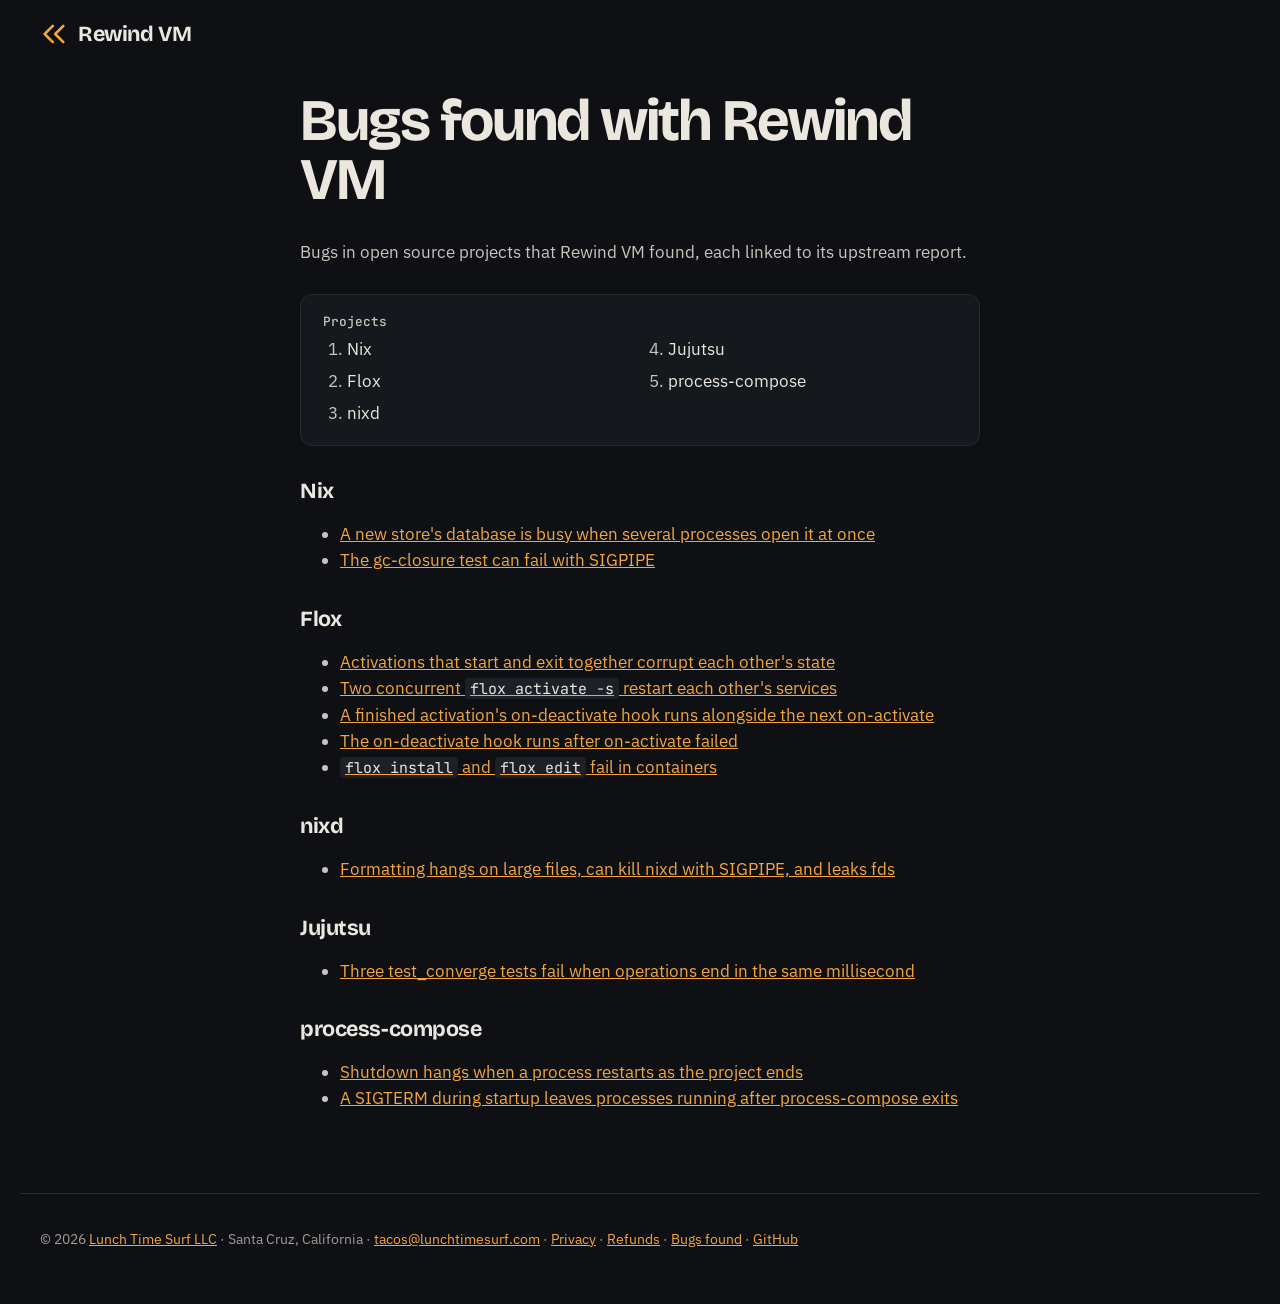
==== site/bugs.html @ b4fc60b1 "List the process-compose bugs on the bugs page Rewind's check found two shutdown races in process-co" ====
<!doctype html>
<html lang="en">
  <head>
    <title>Bugs found with Rewind VM</title>
    <meta charset="utf-8" />
    <meta name="viewport" content="width=device-width, initial-scale=1" />
    <meta
      name="description"
      content="Bugs in open source projects that Rewind VM found, each linked to its upstream report."
    />
    <link rel="canonical" href="https://rewindvm.dev/bugs.html" />
    <link rel="icon" href="img/mark.svg" type="image/svg+xml" />
    <link rel="preconnect" href="https://fonts.googleapis.com" />
    <link rel="preconnect" href="https://fonts.gstatic.com" crossorigin />
    <link
      href="https://fonts.googleapis.com/css2?family=Bricolage+Grotesque:opsz,wght@12..96,500;12..96,700&family=IBM+Plex+Sans:wght@400;500;600&family=JetBrains+Mono:wght@400;600&display=swap"
      rel="stylesheet"
    />
    <link rel="stylesheet" href="style.css" />
    <!-- Google Analytics, with consent defaults set before gtag.js runs. -->
    <script src="analytics.js"></script>
    <script async src="https://www.googletagmanager.com/gtag/js?id=G-L0515BFLG0"></script>
  </head>
  <body>
    <header class="wrap nav">
      <a class="brand" href="./">
        <svg viewBox="0 0 24 24" aria-hidden="true">
          <path d="M11 19l-7-7 7-7" />
          <path d="M20 19l-7-7 7-7" />
        </svg>
        <span>Rewind VM</span>
      </a>
    </header>
    <main class="wrap prose">
      <h1>Bugs found with Rewind VM</h1>
      <p>Bugs in open source projects that Rewind VM found, each linked to its upstream report.</p>

      <nav class="toc" aria-label="Projects">
        <p class="toc-head">Projects</p>
        <ol>
          <li><a href="#nix">Nix</a></li>
          <li><a href="#flox">Flox</a></li>
          <li><a href="#nixd">nixd</a></li>
          <li><a href="#jj">Jujutsu</a></li>
          <li><a href="#process-compose">process-compose</a></li>
        </ol>
      </nav>

      <h2 id="nix">Nix</h2>
      <ul>
        <li>
          <a href="https://github.com/NixOS/nix/issues/15987"
            >A new store's database is busy when several processes open it at once</a
          >
        </li>
        <li>
          <a href="https://github.com/NixOS/nix/issues/16546"
            >The gc-closure test can fail with SIGPIPE</a
          >
        </li>
      </ul>

      <h2 id="flox">Flox</h2>
      <ul>
        <li>
          <a href="https://github.com/flox/flox/issues/4777"
            >Activations that start and exit together corrupt each other's state</a
          >
        </li>
        <li>
          <a href="https://github.com/flox/flox/issues/4791"
            >Two concurrent <code>flox activate -s</code> restart each other's services</a
          >
        </li>
        <li>
          <a href="https://github.com/flox/flox/issues/4781"
            >A finished activation's on-deactivate hook runs alongside the next on-activate</a
          >
        </li>
        <li>
          <a href="https://github.com/flox/flox/issues/4779"
            >The on-deactivate hook runs after on-activate failed</a
          >
        </li>
        <li>
          <a href="https://github.com/flox/flox/issues/1065"
            ><code>flox install</code> and <code>flox edit</code> fail in containers</a
          >
        </li>
      </ul>

      <h2 id="nixd">nixd</h2>
      <ul>
        <li>
          <a href="https://github.com/nix-community/nixd/issues/899"
            >Formatting hangs on large files, can kill nixd with SIGPIPE, and leaks fds</a
          >
        </li>
      </ul>

      <h2 id="jj">Jujutsu</h2>
      <ul>
        <li>
          <a href="https://github.com/jj-vcs/jj/issues/10306"
            >Three test_converge tests fail when operations end in the same millisecond</a
          >
        </li>
      </ul>

      <h2 id="process-compose">process-compose</h2>
      <ul>
        <li>
          <a href="https://github.com/F1bonacc1/process-compose/pull/570"
            >Shutdown hangs when a process restarts as the project ends</a
          >
        </li>
        <li>
          <a href="https://github.com/F1bonacc1/process-compose/pull/571"
            >A SIGTERM during startup leaves processes running after process-compose exits</a
          >
        </li>
      </ul>
    </main>
    <footer class="wrap footer">
      <p>
        &copy; 2026 <a href="https://lunchtimesurf.com/">Lunch Time Surf LLC</a> &middot; Santa
        Cruz, California &middot;
        <a href="mailto:tacos@lunchtimesurf.com">tacos@lunchtimesurf.com</a> &middot;
        <a href="privacy.html">Privacy</a> &middot; <a href="refunds.html">Refunds</a> &middot;
        <a href="bugs.html">Bugs found</a> &middot;
        <a href="https://github.com/fzakaria/rewindvm">GitHub</a>
      </p>
    </footer>
  </body>
</html>
---- site/style.css ----
/* Brand palette, taken from the scrubber in the desktop app's design. */
:root {
  --bg: #0e1013;
  --panel: #15181d;
  --panel-2: #121418;
  --raised: #171a1f;
  --line: #262a31;
  --line-2: #2f343c;
  --text: #ebe7df;
  --soft: #c9c5bd;
  --muted: #a19d95;
  --faint: #5f6571;
  /* The playhead and anything you can act on. */
  --amber: #f2a541;
  --amber-hi: #ffc978;
  --amber-ink: #1a1206;
  /* The first step where two runs differ. */
  --blue: #7fb2ff;
  --blue-soft: #a9cbff;
  /* The failure. */
  --red: #ff7a6b;
  --red-soft: #ff9a8e;
  --display: "Bricolage Grotesque", "Helvetica Neue", Arial, sans-serif;
  --body: "IBM Plex Sans", system-ui, "Helvetica Neue", Arial, sans-serif;
  /* Only for the "Try me" note on the scrubber. */
  --hand: "Caveat", "Comic Sans MS", cursive;
  --mono: "JetBrains Mono", ui-monospace, "SFMono-Regular", Menlo, monospace;
  color-scheme: dark;
}

* {
  box-sizing: border-box;
}

/* No programming ligatures: transcripts and code show "->" and "--" as typed. */
code,
pre,
.demo {
  font-variant-ligatures: none;
}

body {
  margin: 0;
  background: var(--bg);
  color: var(--text);
  font: 17px/1.55 var(--body);
}

a {
  color: var(--amber);
}
a:hover {
  color: var(--amber-hi);
}

img {
  max-width: 100%;
  display: block;
}

code {
  font-family: var(--mono);
  font-size: 0.88em;
  color: var(--text);
  background: #1d2127;
  padding: 1px 5px;
  border-radius: 4px;
}

h1,
h2,
h3 {
  font-family: var(--display);
  font-weight: 700;
  line-height: 1.1;
  letter-spacing: -0.02em;
  margin: 0 0 0.5em;
}
h1 {
  font-size: clamp(2.3rem, 4.6vw, 3.7rem);
  letter-spacing: -0.035em;
  line-height: 1;
}
h2 {
  font-size: clamp(1.7rem, 3.2vw, 2.5rem);
}
h3 {
  font-size: 1.15rem;
  letter-spacing: -0.01em;
}

.wrap {
  max-width: 1240px;
  margin: 0 auto;
  padding-inline: 20px;
}

section {
  padding-block: 72px;
}

/* Visible to screen readers only. */
.sr-only {
  position: absolute;
  width: 1px;
  height: 1px;
  overflow: hidden;
  clip: rect(0 0 0 0);
  white-space: nowrap;
}

/* Header */
.nav {
  position: relative;
  display: flex;
  align-items: center;
  justify-content: space-between;
  gap: 16px;
  padding-block: 20px;
}
.brand {
  display: flex;
  align-items: center;
  gap: 10px;
  color: var(--text);
  text-decoration: none;
  font: 700 1.35rem var(--display);
  letter-spacing: -0.02em;
}
.brand:hover {
  color: var(--text);
}
/* The mark: two chevrons pointing back, drawn in the accent. */
.brand svg,
.demo-brand svg {
  width: 28px;
  height: 28px;
  fill: none;
  stroke: var(--amber);
  stroke-width: 2.2;
  stroke-linecap: round;
  stroke-linejoin: round;
}
.nav-links {
  display: flex;
  align-items: center;
  gap: 22px;
}
.nav-links a:not(.btn) {
  color: var(--soft);
  text-decoration: none;
  font-size: 0.95rem;
}
.nav-links a:not(.btn):hover {
  color: var(--text);
}

/* The phone menu: the header's links behind a button, shown only when
   they no longer fit beside the brand. */
.nav-menu {
  display: none;
}
.nav-menu summary {
  display: flex;
  align-items: center;
  gap: 6px;
  padding: 8px 14px;
  border: 1px solid var(--line-2);
  border-radius: 8px;
  color: var(--text);
  font-weight: 600;
  font-size: 0.95rem;
  list-style: none;
  cursor: pointer;
}
.nav-menu summary::-webkit-details-marker {
  display: none;
}
.nav-menu summary svg {
  width: 16px;
  height: 16px;
  fill: none;
  stroke: currentColor;
  stroke-width: 2;
  stroke-linecap: round;
  stroke-linejoin: round;
  transition: transform 0.15s ease;
}
.nav-menu[open] summary svg {
  transform: rotate(180deg);
}
.nav-menu-links {
  position: absolute;
  inset-inline: 16px;
  top: calc(100% - 8px);
  z-index: 20;
  display: flex;
  flex-direction: column;
  padding: 8px;
  background: var(--panel);
  border: 1px solid var(--line-2);
  border-radius: 12px;
  box-shadow: 0 16px 40px rgba(0, 0, 0, 0.45);
}
.nav-menu-links a:not(.btn) {
  padding: 12px;
  border-radius: 8px;
  color: var(--soft);
  text-decoration: none;
}
.nav-menu-links a:not(.btn):hover {
  background: #1c2026;
  color: var(--text);
}
.nav-menu-links .btn {
  margin: 8px 4px 4px;
  text-align: center;
}

/* Buttons */
.btn {
  display: inline-block;
  background: var(--amber);
  color: var(--amber-ink);
  font-weight: 600;
  text-decoration: none;
  padding: 13px 22px;
  border-radius: 8px;
}
.btn:hover {
  background: var(--amber-hi);
  color: var(--amber-ink);
}
.btn:focus-visible,
button:focus-visible,
input:focus-visible,
a:focus-visible {
  outline: 2px solid var(--amber);
  outline-offset: 3px;
}
.btn.small {
  padding: 8px 14px;
  font-size: 0.9rem;
}
.btn.ghost {
  background: transparent;
  color: var(--text);
  border: 1px solid #3a3f48;
}
.btn.ghost:hover {
  border-color: var(--amber);
  color: var(--text);
}

/* Hero: the copy on the left, the scrubber on the right. */
.hero {
  display: grid;
  grid-template-columns: minmax(0, 0.8fr) minmax(0, 1.25fr);
  gap: 48px;
  align-items: start;
  padding-top: 40px;
}
.hero-copy {
  padding-top: 24px;
}
.eyebrow {
  color: var(--amber);
  font: 500 0.85rem var(--mono);
  letter-spacing: 0.04em;
  margin: 0 0 14px;
}
.lede {
  color: var(--soft);
  font-size: 1.15rem;
  max-width: 36em;
}
.cta-row {
  display: flex;
  align-items: center;
  gap: 16px;
  flex-wrap: wrap;
  margin-top: 28px;
}
.soon {
  font: 0.85rem var(--mono);
  color: var(--muted);
  border: 1px solid #2c3139;
  border-radius: 999px;
  padding: 4px 10px;
}
.fine {
  color: var(--muted);
  font-size: 0.95rem;
  margin-top: 22px;
  max-width: 34em;
}
.hero-demo {
  margin: 0;
}
/* "Try me" above the scrubber: a handwritten note with an arrow down into
   the demo. It takes its own row so it never covers a control, and keeps
   that row after it fades so the demo does not jump. */
.try-me {
  display: flex;
  align-items: flex-end;
  gap: 4px;
  margin: 0 0 -6px 28px;
  color: var(--amber);
  font: 600 1.45rem/1 var(--hand);
  transition: opacity 0.5s ease;
}
.try-me span {
  padding-bottom: 14px;
}
.try-me svg {
  width: 56px;
  height: 40px;
  flex-shrink: 0;
  fill: none;
  stroke: var(--amber);
  stroke-width: 2.6;
  stroke-linecap: round;
  stroke-linejoin: round;
  animation: nudge 1.8s ease-in-out infinite;
}
.try-me.gone {
  opacity: 0;
  visibility: hidden;
  transition:
    opacity 0.5s ease,
    visibility 0s linear 0.5s;
}
@keyframes nudge {
  0%,
  100% {
    transform: translate(0, 0);
  }
  50% {
    transform: translate(2px, 4px);
  }
}
.demo-caption {
  color: var(--muted);
  font-size: 0.88rem;
  margin-top: 12px;
}

/* The scrubber demo. Everything inside is sized for a panel of about 700px
   and falls back to one column on a phone. */
.demo {
  background: var(--panel-2);
  border: 1px solid var(--line);
  border-radius: 14px;
  overflow: hidden;
  box-shadow: 0 30px 80px rgba(0, 0, 0, 0.45);
  font-size: 14px;
}
.demo button {
  font-family: inherit;
  cursor: pointer;
}
.demo svg {
  fill: none;
  stroke: currentColor;
  stroke-width: 2.2;
  stroke-linecap: round;
  stroke-linejoin: round;
}
.demo-bar {
  display: flex;
  align-items: center;
  gap: 8px 12px;
  padding: 12px 16px;
  border-bottom: 1px solid var(--line);
  background: #101216;
  font: 12px var(--mono);
}
.demo-brand {
  display: flex;
  align-items: center;
  gap: 6px;
  font: 700 15px var(--display);
}
.demo-brand svg {
  width: 16px;
  height: 16px;
}
.demo-path {
  color: var(--muted);
  flex: 1 1 auto;
  min-width: 0;
  overflow: hidden;
  text-overflow: ellipsis;
  white-space: nowrap;
}
.badge {
  padding: 2px 8px;
  border-radius: 999px;
  border: 1px solid;
  white-space: nowrap;
}
.badge.fail {
  background: #2a1a18;
  color: var(--red-soft);
  border-color: #4a2723;
}
.badge.pass {
  background: #16202e;
  color: var(--blue-soft);
  border-color: #25364d;
}
.badge.example {
  margin-left: auto;
  color: var(--amber);
  border-color: #5a4520;
  background: #221a0e;
}

/* Timeline: phase segments with the markers and playhead laid over them. */
.timeline {
  padding: 22px 16px 14px;
  border-bottom: 1px solid var(--line);
  display: flex;
  flex-direction: column;
  gap: 10px;
}
.track {
  position: relative;
  height: 36px;
  cursor: pointer;
  touch-action: none;
}
.segments {
  display: flex;
  gap: 2px;
  height: 100%;
  font: 11px var(--mono);
}
.segments div {
  border-radius: 3px;
  display: flex;
  align-items: center;
  padding-left: 7px;
  overflow: hidden;
  white-space: nowrap;
  text-overflow: clip;
  color: var(--soft);
}
.segments div.active {
  background: #5a4520 !important;
  color: #f2d3a0;
}
.flag,
.playhead {
  position: absolute;
  top: -6px;
  bottom: -6px;
  width: 2px;
  pointer-events: none;
}
.flag.divergence {
  background: var(--blue);
}
.flag.split {
  width: 2px;
  background: repeating-linear-gradient(var(--blue) 0 4px, transparent 4px 7px);
}
.flag.failure {
  width: 3px;
  background: var(--red);
}
.flag.fork {
  width: 2px;
  background: repeating-linear-gradient(
    var(--amber) 0 4px,
    transparent 4px 7px
  );
}
.playhead {
  top: -10px;
  bottom: -10px;
  width: 3px;
  margin-left: -1px;
  background: var(--amber);
  border-radius: 2px;
  box-shadow: 0 0 0 3px rgba(242, 165, 65, 0.18);
  transition: left 90ms linear;
}
#scrub {
  width: 100%;
  margin: 8px 0 0;
  accent-color: var(--amber);
}

.controls,
.readout {
  display: flex;
  flex-wrap: wrap;
  align-items: center;
  gap: 8px;
}
.readout {
  gap: 8px 20px;
  font: 12.5px var(--mono);
}
.readout b {
  color: var(--amber);
  font-weight: 600;
}
.dim {
  color: var(--muted);
}
.ctl {
  height: 34px;
  padding: 0 11px;
  border-radius: 7px;
  border: 1px solid var(--line-2);
  background: var(--raised);
  color: var(--text);
  font-size: 13px;
  display: inline-flex;
  align-items: center;
  gap: 6px;
}
.ctl:hover {
  border-color: #464c57;
}
.ctl svg {
  width: 14px;
  height: 14px;
}
.ctl .narrow {
  display: none;
}
.ctl.blue {
  border-color: #25364d;
  background: #131b26;
  color: var(--blue-soft);
}
.ctl.red {
  border-color: #4a2723;
  background: #1f1513;
  color: var(--red-soft);
}
.fork-btn {
  margin-left: auto;
  height: 34px;
  padding: 0 14px;
  border-radius: 7px;
  border: 0;
  background: var(--amber);
  color: var(--amber-ink);
  font-weight: 600;
  font-size: 13px;
  display: inline-flex;
  align-items: center;
  gap: 7px;
}
/* Outranks `.demo button`, which would otherwise hand the readout's mono down. */
.demo .fork-btn {
  font-family: var(--body);
}
.fork-btn:hover {
  background: var(--amber-hi);
}
.fork-btn svg {
  width: 14px;
  height: 14px;
}

/* Panels: the log, or the processes and files, on the left under their
   tabs, and the step's detail on the right. Both columns are one fixed
   height, so switching tabs or scrubbing never moves the page. A one
   pixel gap over the line color draws the rule between them. */
.panels {
  --tabs-h: 34px;
  --panel-h: 400px;
  display: grid;
  grid-template-columns: minmax(0, 1fr) minmax(0, 1fr);
  grid-template-rows: var(--tabs-h) var(--panel-h);
  grid-template-areas:
    "tabs step"
    "body step";
  column-gap: 1px;
  background: var(--line);
}
.panel {
  background: var(--panel-2);
  min-width: 0;
  overflow: hidden;
}
.panel-tabs {
  grid-area: tabs;
  display: flex;
  background: var(--panel-2);
  border-bottom: 1px solid #1f2329;
}
/* A tab reads like a panel heading, with an amber rule under the one shown. */
.demo .panel-tabs button {
  padding: 2px 12px 0;
  border: 0;
  border-bottom: 2px solid transparent;
  background: none;
  color: var(--faint);
  font: 500 11px var(--body);
  letter-spacing: 0.06em;
  text-transform: uppercase;
  white-space: nowrap;
}
.demo .panel-tabs button:hover {
  color: var(--soft);
}
.demo .panel-tabs [aria-selected="true"] {
  color: var(--text);
  border-bottom-color: var(--amber);
}
/* The step's detail has a column of its own beside the tabs. */
.panel-tabs .tab-step {
  display: none;
}
.panel-log,
.panel-procs {
  grid-area: body;
}
.panel-step {
  grid-area: step;
  display: flex;
  flex-direction: column;
}
.panels:not([data-show="log"]) .panel-log,
.panels:not([data-show="procs"]) .panel-procs {
  display: none;
}
.panel-head {
  margin: 0;
  padding: 9px 16px;
  font: 500 11px var(--body);
  letter-spacing: 0.06em;
  text-transform: uppercase;
  color: var(--muted);
  border-bottom: 1px solid #1f2329;
}
/* The step's heading lines up with the tabs beside it. */
.panel-step .panel-head {
  flex: none;
  display: flex;
  align-items: center;
  height: var(--tabs-h);
  padding-block: 0;
}
.panel-procs .panel-head + .rows + .panel-head {
  border-top: 1px solid #1f2329;
}
.rows {
  list-style: none;
  margin: 0;
  padding: 8px 0;
  font: 12px/1.8 var(--mono);
}
.rows li {
  display: flex;
  gap: 12px;
  padding: 0 16px;
  white-space: nowrap;
}
.rows .n {
  color: var(--faint);
  min-width: 46px;
  text-align: right;
  flex-shrink: 0;
}
.rows .t {
  overflow: hidden;
  text-overflow: ellipsis;
  color: var(--soft);
}
/* The log fills its panel and holds its last lines against the bottom,
   like a terminal. */
.log {
  height: 100%;
  display: flex;
  flex-direction: column;
  justify-content: flex-end;
  overflow: hidden;
}
.log li.now {
  background: #1c2026;
}
.procs .n {
  color: var(--blue);
  min-width: 30px;
  text-align: left;
}
.procs .t {
  color: var(--text);
}
.t.phase {
  color: var(--amber);
}
.t.err {
  color: var(--red);
}
.t.recent {
  color: var(--amber);
}
.t.thread {
  color: var(--muted);
}

/* The step's detail scrolls rather than stretch the panels, if a step
   ever has more to say than they hold. */
.step-body {
  flex: 1;
  min-height: 0;
  overflow-y: auto;
  padding: 14px 16px 16px;
  display: flex;
  flex-direction: column;
  gap: 10px;
}
.card-ev,
.card-diff,
.card-note {
  border-radius: 9px;
  padding: 11px 13px;
  font-size: 13px;
  line-height: 1.5;
}
.card-ev {
  background: var(--raised);
  border: 1px solid var(--line);
}
.ev-meta {
  font: 11px var(--mono);
  color: var(--muted);
  margin-bottom: 4px;
}
.ev-text {
  font: 12.5px/1.5 var(--mono);
  overflow-wrap: anywhere;
}
.ev-text.err {
  color: var(--red);
}
.ev-text.div {
  color: var(--blue-soft);
}
.card-diff {
  background: #131b26;
  border: 1px solid #25364d;
  color: var(--soft);
}
.card-diff strong {
  display: block;
  color: var(--blue-soft);
  font-weight: 600;
}
.card-note {
  background: #1a160f;
  border: 1px solid #3a2e19;
  color: var(--soft);
}
.card-note strong {
  color: #f2d3a0;
  font-weight: 600;
}
.inspect {
  display: grid;
  grid-template-columns: repeat(3, minmax(0, 1fr));
  gap: 6px;
}
.inspect .ctl {
  padding: 0 6px;
  justify-content: center;
}

/* How it works */
.steps {
  list-style: none;
  padding: 0;
  margin: 32px 0 0;
  display: grid;
  grid-template-columns: repeat(4, 1fr);
  gap: 18px;
  counter-reset: step;
}
.steps li {
  counter-increment: step;
  background: var(--panel);
  border: 1px solid var(--line);
  border-radius: 14px;
  padding: 24px;
}
.steps li::before {
  content: counter(step);
  display: block;
  font: 2.2rem var(--mono);
  color: #4d5463;
  margin-bottom: 10px;
}
.steps p {
  color: var(--soft);
  margin: 0;
  font-size: 0.97rem;
}

/* Features */
.features {
  background: var(--panel-2);
  border-block: 1px solid var(--line);
  padding-inline: 20px;
}
.features > * {
  max-width: 1200px;
  margin-inline: auto;
}
.grid {
  display: grid;
  grid-template-columns: repeat(auto-fit, minmax(240px, 1fr));
  gap: 16px;
  margin-top: 28px;
}
.card {
  background: var(--bg);
  border: 1px solid var(--line);
  border-radius: 14px;
  padding: 22px;
}
.card p {
  color: var(--soft);
  margin: 0;
  font-size: 0.97rem;
}
.card.marker {
  border-color: #5a4520;
}
.card.marker h3 {
  color: var(--amber);
}
.card.marker-blue {
  border-color: #25364d;
}
.card.marker-blue h3 {
  color: var(--blue);
}
.card.marker-red {
  border-color: #4a2723;
}
.card.marker-red h3 {
  color: var(--red);
}

/* Workloads: any root filesystem on the left, Nix on the right. */
.lanes {
  display: grid;
  grid-template-columns: repeat(2, minmax(0, 1fr));
  gap: 20px;
  margin-top: 28px;
}
.lane {
  background: var(--panel);
  border: 1px solid var(--line);
  border-radius: 18px;
  padding: 30px;
  min-width: 0;
}
.lane.nix {
  border-color: #5a4520;
  background:
    linear-gradient(180deg, rgba(242, 165, 65, 0.07), transparent 60%),
    var(--panel);
}
.lane h3 {
  font-size: 1.5rem;
}
.lane-lede {
  color: var(--soft);
}
.term {
  margin: 18px 0;
  background: var(--bg);
  border: 1px solid var(--line);
  border-radius: 10px;
  padding: 14px 16px;
  overflow-x: auto;
  font: 13.5px/1.7 var(--mono);
}
.term code {
  background: none;
  padding: 0;
  font-size: inherit;
}
.prompt {
  color: var(--muted);
  user-select: none;
}
.term .comment {
  color: var(--muted);
}
/* Shell and Nix tokens in the front page's code. */
.term .cmd,
.term .kw {
  color: var(--amber);
}
.term .opt {
  color: var(--blue-soft);
}
.term .str {
  color: #9be3a6;
}
.term .op {
  color: var(--muted);
}
.rows-def {
  margin: 22px 0 0;
}
.rows-def div {
  display: grid;
  grid-template-columns: 120px minmax(0, 1fr);
  gap: 16px;
  padding-block: 14px;
  border-top: 1px solid var(--line);
}
.rows-def dt {
  font: 13.5px/1.6 var(--mono);
  color: var(--blue);
  padding-top: 1px;
}
.rows-def dd {
  margin: 0;
  color: var(--soft);
  font-size: 0.97rem;
}

/* Download */
.download .term {
  max-width: 100%;
}
.download h3 {
  margin-top: 36px;
}
.download > p {
  color: var(--soft);
  max-width: 46em;
}
.download .note {
  color: var(--muted);
}

/* Pricing */
.note {
  color: var(--muted);
}
.plans {
  display: grid;
  grid-template-columns: repeat(3, minmax(0, 1fr));
  gap: 18px;
  margin-top: 28px;
}
.plan {
  border: 1px solid var(--line);
  border-radius: 18px;
  padding: 28px;
  display: flex;
  flex-direction: column;
}
.plan.pro {
  border-color: var(--amber);
  background: linear-gradient(180deg, rgba(242, 165, 65, 0.08), transparent);
}
.price {
  font: 700 2.4rem var(--display);
  letter-spacing: -0.02em;
  margin: 0;
}
.price span {
  font: 500 1rem var(--body);
  letter-spacing: 0;
  color: var(--muted);
}
.alt {
  color: var(--soft);
  margin: 4px 0 0;
}
.plan ul {
  padding-left: 1.1em;
  margin: 18px 0 24px;
}
.plan li {
  margin: 6px 0;
}
/* Buttons sit at the bottom of each plan so they line up across plans. */
.plan .btn {
  margin-top: auto;
  text-align: center;
}
.pricing .note {
  margin-top: 22px;
  scroll-margin-top: 24px;
}
.pricing .note + .note {
  margin-top: 6px;
}

/* Caution */
.caution {
  border-left: 3px solid var(--amber);
  padding-block: 8px;
  margin-block: 16px 72px;
}
.caution ul {
  margin: 0;
  padding-left: 1.2em;
}
.caution li {
  color: var(--soft);
  max-width: 46em;
  margin-block: 6px;
}

/* Footer */
.footer {
  border-top: 1px solid var(--line);
  padding-block: 28px 48px;
  color: var(--muted);
  font-size: 0.9rem;
}
.footer p {
  margin: 6px 0;
}

/* Privacy page */
.prose {
  max-width: 720px;
  padding-block: 24px 64px;
}
.prose p,
.prose li {
  color: var(--soft);
}
.prose h2 {
  margin-top: 1.6em;
  font-size: 1.35rem;
}
/* The promise readers come to the privacy page for, set apart in the
   accent like the pricing page's highlighted plan. */
.prose .promise {
  border-left: 3px solid var(--amber);
  border-radius: 0 10px 10px 0;
  background: linear-gradient(90deg, rgba(242, 165, 65, 0.1), transparent);
  padding: 12px 18px;
  color: var(--text);
  font-weight: 500;
}

/* A screenshot of the real app: a framed image with its caption below. */
/* Only the top margin: the features band centres its children, and the
   tutorials widen the figure with their own side margins. */
.shot {
  margin-top: 28px;
  margin-bottom: 0;
}
.shot img {
  width: 100%;
  height: auto;
  border: 1px solid var(--line);
  border-radius: 12px;
  box-shadow: 0 30px 80px rgba(0, 0, 0, 0.45);
}
.shot figcaption {
  color: var(--muted);
  font-size: 0.9rem;
  margin-top: 10px;
}

/* The app tour: the real screenshot at about two thirds of the content
   width with the numbered cards beside it, stacking under it on narrow
   screens. */
.tour {
  display: grid;
  grid-template-columns: minmax(0, 800px) minmax(260px, 1fr);
  gap: 32px;
  align-items: start;
  margin-top: 28px;
}
.tour-shot {
  margin: 0;
}
/* The frame: a hairline border and an amber glow behind it, so the dark
   screenshot separates from the dark page. */
.tour-frame {
  position: relative;
  border-radius: 12px;
  box-shadow:
    0 0 0 1px var(--line),
    0 20px 80px -20px rgba(242, 165, 65, 0.35);
}
.tour-link {
  display: block;
  border-radius: 12px;
  overflow: hidden;
}
.tour-link img {
  width: 100%;
  height: auto;
}
.tour-shot figcaption {
  color: var(--muted);
  font-size: 0.9rem;
  margin-top: 12px;
}

/* Numbered pins over the screenshot. The positions were measured on the
   1440x900 image and are percentages of it, so they hold at any size. */
.pin {
  position: absolute;
  padding: 0;
  border: 0;
  cursor: pointer;
  width: 26px;
  height: 26px;
  margin: -13px 0 0 -13px;
  border-radius: 50%;
  background: var(--amber);
  color: var(--amber-ink);
  font: 700 13px/26px var(--mono);
  text-align: center;
  text-decoration: none;
  box-shadow:
    0 0 0 4px rgba(242, 165, 65, 0.28),
    0 2px 10px rgba(0, 0, 0, 0.6);
  transition:
    transform 0.15s ease,
    box-shadow 0.15s ease;
}
.pin:hover {
  color: var(--amber-ink);
}
/* The timeline, on the build segment. */
.pin-1 {
  left: 69.4%;
  top: 11.1%;
}
/* The build log, in the space right of the log lines. */
.pin-2 {
  left: 25.4%;
  top: 55.6%;
}
/* On the line between the process tree and the files; the card covers both. */
.pin-3 {
  left: 45.5%;
  top: 61.4%;
}
/* The "At this step" panel, between the SIGSEGV and the divergence card,
   right of the card's title. */
.pin-4 {
  left: 95.8%;
  top: 40.7%;
}
/* The "Fork from here" button, just under it so the label stays readable. */
.pin-5 {
  left: 93.3%;
  top: 23%;
}
/* The runs pill in the header, which opens the Runs panel. */
.pin-6 {
  left: 61.9%;
  top: 6.5%;
}

.tour-cards {
  list-style: none;
  margin: 0;
  padding: 0;
  display: grid;
  gap: 10px;
  counter-reset: pin;
}
.tour-card {
  counter-increment: pin;
  position: relative;
  padding: 14px 16px 14px 54px;
  background: var(--bg);
  border: 1px solid var(--line);
  border-radius: 12px;
  transition: border-color 0.15s ease;
}
/* The card's number, drawn like its pin. */
.tour-card::before {
  content: counter(pin);
  position: absolute;
  left: 16px;
  top: 15px;
  width: 24px;
  height: 24px;
  border-radius: 50%;
  background: var(--amber);
  color: var(--amber-ink);
  font: 700 12px/24px var(--mono);
  text-align: center;
  box-shadow: 0 0 0 3px rgba(242, 165, 65, 0.22);
}
.tour-card h3 {
  font-size: 1.02rem;
  margin: 2px 0 4px;
}
.tour-card p {
  margin: 0;
  color: var(--soft);
  font-size: 0.93rem;
  line-height: 1.5;
}
.tour-card:focus-visible {
  outline: 2px solid var(--amber);
  outline-offset: 2px;
}
.tour-planned {
  margin-top: 22px;
  color: var(--muted);
  font-size: 0.93rem;
}
.tour-planned .tag {
  display: inline-block;
  margin: 0 6px 0 0;
}

/* The tour in an article: the screenshot as wide as the article's code
   blocks, and the cards in two columns under it. */
.tour-article {
  --bleed: min(960px, 100vw - 40px);
  display: block;
  margin: 28px calc((var(--bleed) - 100%) / -2);
}
.tour-article .tour-cards {
  grid-template-columns: repeat(2, minmax(0, 1fr));
  margin-top: 18px;
}

/* A card or legend item and its pin light up together: hover or focus
   either one. A pin is a button, so clicking it focuses it and lights its
   card without scrolling the page away from the screenshot. */
:is(.tour, .shots):has(#tour-1:is(:hover, :focus-visible)) .pin-1,
:is(.tour, .shots):has(#tour-2:is(:hover, :focus-visible)) .pin-2,
:is(.tour, .shots):has(#tour-3:is(:hover, :focus-visible)) .pin-3,
:is(.tour, .shots):has(#tour-4:is(:hover, :focus-visible)) .pin-4,
:is(.tour, .shots):has(#tour-5:is(:hover, :focus-visible)) .pin-5,
:is(.tour, .shots):has(#tour-6:is(:hover, :focus-visible)) .pin-6,
.pin:hover,
.pin:focus {
  transform: scale(1.25);
  box-shadow:
    0 0 0 6px rgba(242, 165, 65, 0.45),
    0 0 24px 6px rgba(242, 165, 65, 0.5);
}
.tour:has(.pin-1:is(:hover, :focus)) #tour-1,
.tour:has(.pin-2:is(:hover, :focus)) #tour-2,
.tour:has(.pin-3:is(:hover, :focus)) #tour-3,
.tour:has(.pin-4:is(:hover, :focus)) #tour-4,
.tour:has(.pin-5:is(:hover, :focus)) #tour-5,
.tour:has(.pin-6:is(:hover, :focus)) #tour-6,
.tour-card:hover,
.tour-card:focus-visible {
  border-color: var(--amber);
}
.shots:has(.pin-1:is(:hover, :focus)) #tour-1,
.shots:has(.pin-2:is(:hover, :focus)) #tour-2,
.shots:has(.pin-3:is(:hover, :focus)) #tour-3,
.shots:has(.pin-4:is(:hover, :focus)) #tour-4,
.shots:has(.pin-5:is(:hover, :focus)) #tour-5,
.shots:has(.pin-6:is(:hover, :focus)) #tour-6,
.shots-legend li:hover,
.shots-legend li:focus-visible {
  color: var(--text);
  background: var(--raised);
}

/* The app's features on the home page: one screenshot at a time with its
   text under it, and a tab per feature in a column beside it. Narrower
   screens put the tabs above the shot as a row of pills. --zoom stays
   under 1440 / 800, the shot's width over its frame's, so a zoomed shot
   is still drawn smaller than its pixels on a plain monitor. */
.shots {
  --zoom: 1.6;
  display: grid;
  grid-template-columns: minmax(0, 800px) minmax(200px, 1fr);
  grid-template-areas: "panel tabs";
  gap: 32px;
  align-items: start;
  margin-top: 28px;
}
.shots-tabs {
  grid-area: tabs;
  display: flex;
  flex-direction: column;
  gap: 4px;
}
.shots-tabs button {
  display: flex;
  flex-direction: column;
  padding: 7px 14px;
  border: 1px solid transparent;
  border-radius: 10px;
  background: none;
  color: var(--muted);
  font: 500 0.97rem var(--body);
  text-align: left;
  white-space: nowrap;
  cursor: pointer;
  transition:
    color 0.15s ease,
    border-color 0.15s ease;
}
.shots-tabs button:hover {
  color: var(--text);
}
.shots-tabs button[aria-selected="true"] {
  color: var(--text);
  background: var(--bg);
  border-color: var(--amber);
}
.shots-tabs button:focus-visible {
  outline: 2px solid var(--amber);
  outline-offset: 2px;
}
.shots-panels {
  grid-area: panel;
  min-width: 0;
}

/* A feature's shot is zoomed on the part of the window the feature is in,
   so its text reads near the app's own size on a laptop. --zoom-at is
   the point that holds still, as percentages of the 1440x900 image: the
   right edge for the tabbed panel, the bottom left for the terminal pane
   and the log. */
.shots-panel.zoomed .tour-link img {
  transform-origin: var(--zoom-at, 50% 50%);
  transform: scale(var(--zoom));
}
/* The panel beside the log: Compare, Source and Runs, from the top of
   the panels down. */
#show-compare,
#show-source,
#show-runs {
  --zoom-at: 100% 45%;
}
/* Threads: lower, for every lane down to idle. */
#show-threads {
  --zoom-at: 100% 55%;
}
/* Check from here: its button in the toolbar and the card under it. */
#show-check {
  --zoom-at: 100% 30%;
}
/* The terminal pane under the panels, and the end of the build log. */
#show-gdb,
#show-shell,
#show-kernel {
  --zoom-at: 0% 100%;
}
.shots-panel[hidden] {
  display: none;
}
.shots-panel p {
  margin: 18px 0 0;
  color: var(--soft);
  font-size: 0.97rem;
  max-width: 70ch;
}

/* The overview's legend: each pin's number, name and one sentence, in
   three columns, or one on a phone. */
.shots-legend {
  list-style: none;
  margin: 16px 0 0;
  padding: 0;
  display: grid;
  grid-template-columns: repeat(3, minmax(0, 1fr));
  gap: 4px 12px;
  counter-reset: pin;
  color: var(--muted);
  font-size: 0.9rem;
}
.shots-legend li {
  counter-increment: pin;
  display: grid;
  grid-template-columns: auto minmax(0, 1fr);
  align-content: start;
  column-gap: 10px;
  padding: 6px 8px;
  border-radius: 8px;
  line-height: 1.4;
}
/* The number, drawn like its pin, beside the name and its sentence. */
.shots-legend li::before {
  content: counter(pin);
  grid-row: span 2;
  width: 20px;
  height: 20px;
  margin-top: 1px;
  border-radius: 50%;
  background: var(--amber);
  color: var(--amber-ink);
  font: 700 11px/20px var(--mono);
  text-align: center;
}
.shots-legend b {
  color: var(--text);
  font-weight: 600;
}
.shots-legend span {
  font-size: 0.85rem;
}
.shots-legend li:focus-visible {
  outline: 2px solid var(--amber);
}

/* The dots under a row to swipe, one per card, the current one amber.
   demo.js adds them; only a phone shows them. */
.swipe-dots {
  display: none;
  justify-content: center;
  gap: 4px;
  margin-top: 14px;
}
.swipe-dots button {
  width: 24px;
  height: 24px;
  padding: 0;
  border: 0;
  background: none;
  cursor: pointer;
}
.swipe-dots button::before {
  content: "";
  display: block;
  width: 8px;
  height: 8px;
  margin: auto;
  border-radius: 50%;
  background: var(--line-2);
  transition: background 0.15s ease;
}
.swipe-dots button.on::before {
  background: var(--amber);
}

/* A feature on the roadmap rather than in the app today. */
/* It sits on its own line under the card's heading. */
.tag {
  display: table;
  margin-top: 6px;
  padding: 1px 8px;
  border: 1px solid var(--line-2);
  border-radius: 999px;
  font: 500 0.7rem var(--mono);
  letter-spacing: 0;
  color: var(--muted);
}
.card .eyebrow {
  display: block;
}

/* Tutorials on the landing page: two cards that are links. */
.tutorials .grid {
  grid-template-columns: repeat(2, minmax(0, 1fr));
}
a.card {
  display: block;
  color: var(--text);
  text-decoration: none;
}
a.card:hover {
  border-color: var(--amber);
  color: var(--text);
}
.card-link {
  display: inline-block;
  margin-top: 14px;
  color: var(--amber);
  font-weight: 600;
}

/* Tutorial pages: one readable column. Console blocks and the screenshot
   may run wider than the text, up to 960px, but never past the page's side
   gutters; long lines scroll inside the block. */
.page-links {
  display: flex;
  gap: 20px;
}
.page-links a {
  color: var(--soft);
  text-decoration: none;
  font-size: 0.95rem;
}
.page-links a:hover {
  color: var(--text);
}
.article {
  max-width: 760px;
  padding-block: 24px 72px;
}
.article > p,
.article section > p,
.article li {
  color: var(--soft);
}
.article h1 {
  font-size: clamp(2rem, 4.2vw, 3rem);
}
.article section {
  padding-block: 0;
}
.article h2 {
  font-size: clamp(1.4rem, 2.6vw, 1.75rem);
  margin-top: 1.9em;
  scroll-margin-top: 20px;
}
/* A section heading is a link to itself. It keeps the heading's colour, and
   a "#" shows in the margin while the pointer or focus is on it. */
.anchor {
  position: relative;
  color: inherit;
  text-decoration: none;
}
.anchor:hover {
  color: inherit;
}
.anchor::before {
  content: "#";
  position: absolute;
  right: 100%;
  padding-right: 0.3em;
  color: var(--amber);
  opacity: 0;
  transition: opacity 0.15s;
}
.anchor:hover::before,
.anchor:focus-visible::before {
  opacity: 1;
}
/* A small comparison table in an article, such as the two clocks. */
.article table.times {
  border-collapse: collapse;
  margin: 18px 0;
  font-size: 0.95rem;
}
.article table.times th,
.article table.times td {
  padding: 8px 16px 8px 0;
  border-bottom: 1px solid var(--line);
  text-align: left;
}
.article table.times th {
  color: var(--muted);
  font-weight: 500;
}
.article table.times td {
  color: var(--soft);
}
.article .console,
.article .shot {
  --bleed: min(960px, 100vw - 40px);
  margin-inline: calc((var(--bleed) - 100%) / -2);
}
/* Tables in articles scroll sideways on a narrow screen rather than squeeze. */
.article .table {
  margin-block: 18px;
  overflow-x: auto;
}
.article table {
  border-collapse: collapse;
  font-size: 0.95rem;
}
.article th,
.article td {
  padding: 6px 12px;
  text-align: left;
  border-bottom: 1px solid var(--line);
  color: var(--soft);
}
.article th {
  color: var(--text);
  font-weight: 600;
}
.article td:last-child {
  white-space: nowrap;
}
.toc {
  margin-top: 28px;
  padding: 18px 22px;
  background: var(--panel);
  border: 1px solid var(--line);
  border-radius: 12px;
}
.toc-head {
  margin: 0 0 6px;
  font: 500 0.8rem var(--mono);
  color: var(--amber);
}
.toc ol {
  margin: 0;
  padding-left: 1.4em;
  columns: 2;
  column-gap: 32px;
}
.toc li {
  margin: 0 0 6px;
  break-inside: avoid;
}
.toc a {
  color: var(--text);
  text-decoration: none;
}
.toc a:hover {
  color: var(--amber);
}
.card.next {
  margin-top: 48px;
}
.card.next span {
  display: block;
}
.card.next .eyebrow {
  margin-bottom: 6px;
}
.next-title {
  font: 700 1.3rem var(--display);
  letter-spacing: -0.01em;
}
.next-text {
  color: var(--soft);
  margin-top: 4px;
}

/* Console blocks: what was typed in the accent, what came back muted. */
.console {
  margin-block: 18px;
  padding: 14px 18px;
  background: #0a0c0f;
  border: 1px solid var(--line);
  border-radius: 10px;
  overflow-x: auto;
  font: 13px/1.65 var(--mono);
  color: var(--muted);
  tab-size: 8;
}
.console code {
  background: none;
  padding: 0;
  font-size: inherit;
  color: inherit;
}
.console .cmd {
  color: var(--amber);
}
.console .prompt {
  color: #8a6a3a;
  user-select: none;
}
/* Diff lines fill the block's width so their tint reads as a band. */
.diff .add,
.diff .del,
.diff .ctx,
.diff .hunk {
  display: inline-block;
  min-width: 100%;
}
.diff .ctx {
  color: var(--soft);
}
.diff .add {
  color: #9be3a6;
  background: rgba(86, 196, 110, 0.13);
}
.diff .del {
  color: #ffaaa0;
  background: rgba(255, 122, 107, 0.13);
}
.diff .hunk {
  color: var(--blue);
}
/* Rust and C source: tokens from tools/md2html.py, and a band on a marked line. */
.source {
  color: var(--soft);
}
.source .keyword {
  color: var(--amber);
}
.source .type {
  color: var(--blue-soft);
}
.source .macro {
  color: #c9a6ff;
}
.source .string {
  color: #9be3a6;
}
.source .number {
  color: var(--amber-hi);
}
.source .comment,
.source .attr,
.source .elide {
  color: var(--faint);
}
.source .mark {
  display: inline-block;
  min-width: 100%;
  background: rgba(242, 165, 65, 0.14);
  box-shadow: inset 3px 0 0 var(--amber);
}

@media (max-width: 1080px) {
  .tour {
    grid-template-columns: minmax(0, 1fr);
  }
  .shots {
    grid-template-columns: minmax(0, 1fr);
    grid-template-areas:
      "tabs"
      "panel";
    gap: 16px;
  }
  .shots-tabs {
    flex-direction: row;
    flex-wrap: wrap;
    gap: 6px;
  }
  .shots-tabs button {
    padding: 6px 14px;
    border-color: var(--line);
    border-radius: 999px;
    font-size: 0.9rem;
  }
  .tour-shot {
    width: 100%;
    max-width: 800px;
    margin-inline: auto;
  }
  .tour-cards {
    grid-template-columns: repeat(2, minmax(0, 1fr));
  }
  .hero {
    grid-template-columns: 1fr;
    gap: 36px;
  }
  .hero-copy {
    padding-top: 0;
  }
  .steps {
    grid-template-columns: repeat(2, 1fr);
  }
}

@media (max-width: 860px) {
  section {
    padding-block: 48px;
  }
  .hero {
    padding-top: 16px;
  }
  .nav-links {
    display: none;
  }
  .nav-menu {
    display: block;
  }
  .lanes,
  .plans,
  .tutorials .grid {
    grid-template-columns: 1fr;
  }
  .toc ol {
    columns: 1;
  }
  .tour-cards {
    grid-template-columns: 1fr;
  }
}

/* A phone: the scrubber's panels become one column, with the step's
   detail as the first tab, and its controls drop words to fit one row;
   the app's feature tabs and the sections of cards become rows to swipe;
   cards tighten; definitions sit above their text. */
@media (max-width: 600px) {
  .panels {
    grid-template-columns: minmax(0, 1fr);
    grid-template-areas:
      "tabs"
      "body";
  }
  .panel-tabs .tab-step {
    display: block;
  }
  /* The tab names the step's detail, so its heading goes. */
  .panel-step .panel-head {
    display: none;
  }
  .panel-step {
    grid-area: body;
  }
  .panels:not([data-show="step"]) .panel-step {
    display: none;
  }
  .ctl .wide {
    display: none;
  }
  .ctl .narrow {
    display: inline;
  }
  .tour-article .tour-cards {
    grid-template-columns: minmax(0, 1fr);
  }
  .shots-tabs {
    flex-wrap: nowrap;
    overflow-x: auto;
    margin-inline: -20px;
    padding-inline: 20px;
    scrollbar-width: none;
  }
  .shots-tabs::-webkit-scrollbar {
    display: none;
  }
  /* The tabs fade out at the right edge, so a cut tab reads as more to
     swipe to; demo.js marks the row once it is scrolled to the end. */
  .shots-tabs:not(.at-end) {
    mask-image: linear-gradient(to right, #000 calc(100% - 56px), transparent);
  }

  /* The tour's shots: every one in the row, hidden or not, each at its
     own height. demo.js sets the row to the height of the shot in view. */
  .shots-panels {
    align-items: flex-start;
    overflow-y: hidden;
  }
  .shots-panels > .shots-panel[hidden] {
    display: block;
  }

  /* How it works, the two workloads, the tutorials, the case studies, the
     plans and the tour's shots: a row of cards to swipe, the next one showing at the edge, with dots
     under it. The row runs to the screen's edges and snaps to a card. */
  .swipe {
    display: flex;
    gap: 12px;
    overflow-x: auto;
    scroll-snap-type: x mandatory;
    overscroll-behavior-x: contain;
    margin-inline: -20px;
    padding-inline: 20px;
    scroll-padding-inline: 20px;
    scrollbar-width: none;
  }
  .swipe::-webkit-scrollbar {
    display: none;
  }
  .swipe > * {
    flex: 0 0 86%;
    scroll-snap-align: start;
  }
  .swipe-dots {
    display: flex;
  }
  .shots-panel p {
    font-size: 0.93rem;
  }
  .shots-legend {
    grid-template-columns: minmax(0, 1fr);
  }
  .steps li {
    display: grid;
    grid-template-columns: auto minmax(0, 1fr);
    align-content: start;
    column-gap: 14px;
    padding: 18px;
  }
  .steps li::before {
    grid-row: span 2;
    margin: 0;
    font-size: 1.5rem;
    line-height: 1.1;
  }
  .steps h3 {
    margin-top: 2px;
  }
  .card {
    padding: 18px;
  }
  /* The log scrolls sideways instead of cutting its lines short. */
  .log {
    overflow-x: auto;
  }
  .log .t {
    overflow: visible;
    text-overflow: clip;
  }
  .steps {
    grid-template-columns: 1fr;
  }
  .lane {
    padding: 22px 18px;
  }
  .rows-def div {
    grid-template-columns: 1fr;
    gap: 4px;
  }
  /* A definition folds under its term, and a tap on the term opens it.
     demo.js marks the lists that fold, so without it all stay open. */
  .rows-def.folds div {
    padding-block: 11px;
  }
  .rows-def.folds dt {
    display: flex;
    justify-content: space-between;
    cursor: pointer;
  }
  .rows-def.folds dt::after {
    content: "+";
    color: var(--muted);
  }
  .rows-def.folds div.open dt::after {
    content: "\2212";
  }
  .rows-def.folds div:not(.open) dd {
    display: none;
  }
  .demo-bar {
    flex-wrap: wrap;
  }
  .demo-path {
    flex-basis: 100%;
    order: 1;
  }
  .badge.example {
    margin-left: 0;
  }
  .fork-btn {
    margin-left: 0;
  }
}

@media (max-width: 420px) {
  /* Smaller pins on a phone-sized screenshot. */
  .pin {
    width: 20px;
    height: 20px;
    margin: -10px 0 0 -10px;
    font-size: 11px;
    line-height: 20px;
  }
}

/* Reduced motion: the playhead jumps instead of gliding, the "Try me" arrow
   holds still and vanishes without a fade, pins, tour cards and feature
   tabs light up without easing, and demo.js skips its opening sweep. */
@media (prefers-reduced-motion: reduce) {
  .playhead,
  .try-me,
  .try-me.gone,
  .pin,
  .tour-card,
  .shots-tabs button,
  .swipe-dots button::before {
    transition: none;
  }
  .try-me svg {
    animation: none;
  }
}
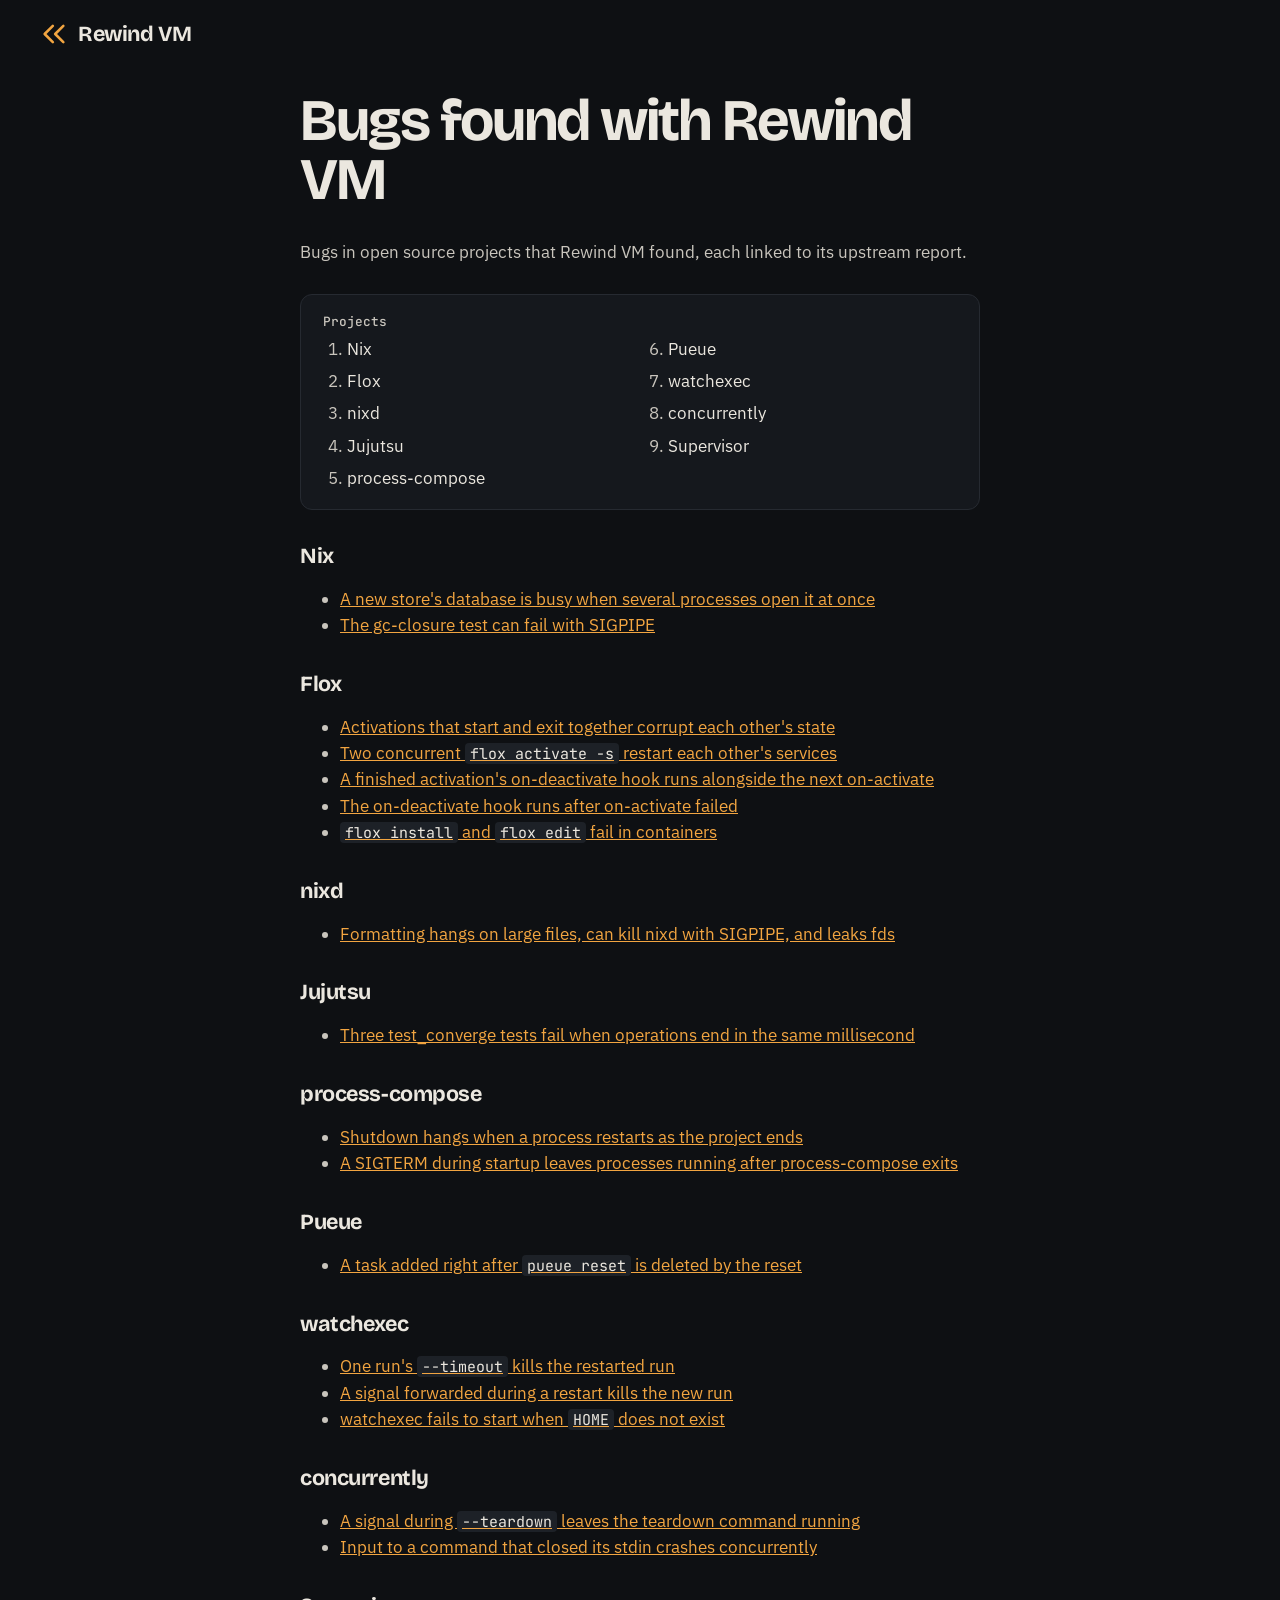
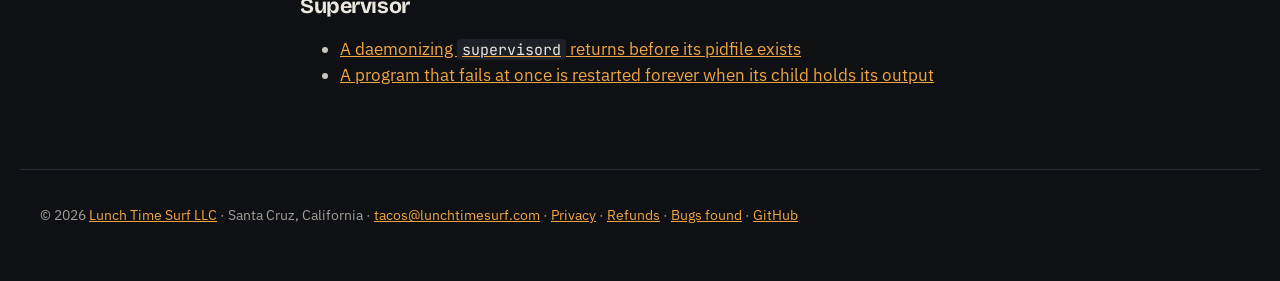
==== commit 6a082e6e: "List the round-two bugs on the bugs page Rewind's check found eight bugs in Pueue, watchexec, concur" ====
--- a/site/bugs.html
+++ b/site/bugs.html
@@ -43,6 +43,10 @@
           <li><a href="#nixd">nixd</a></li>
           <li><a href="#jj">Jujutsu</a></li>
           <li><a href="#process-compose">process-compose</a></li>
+          <li><a href="#pueue">Pueue</a></li>
+          <li><a href="#watchexec">watchexec</a></li>
+          <li><a href="#concurrently">concurrently</a></li>
+          <li><a href="#supervisor">Supervisor</a></li>
         </ol>
       </nav>
 
@@ -120,6 +124,62 @@
           >
         </li>
       </ul>
+
+      <h2 id="pueue">Pueue</h2>
+      <ul>
+        <li>
+          <a href="https://github.com/Nukesor/pueue/pull/684"
+            >A task added right after <code>pueue reset</code> is deleted by the reset</a
+          >
+        </li>
+      </ul>
+
+      <h2 id="watchexec">watchexec</h2>
+      <ul>
+        <li>
+          <a href="https://github.com/watchexec/watchexec/pull/1154"
+            >One run's <code>--timeout</code> kills the restarted run</a
+          >
+        </li>
+        <li>
+          <a href="https://github.com/watchexec/watchexec/pull/1154"
+            >A signal forwarded during a restart kills the new run</a
+          >
+        </li>
+        <li>
+          <a href="https://github.com/watchexec/watchexec/pull/1153"
+            >watchexec fails to start when <code>HOME</code> does not exist</a
+          >
+        </li>
+      </ul>
+
+      <h2 id="concurrently">concurrently</h2>
+      <ul>
+        <li>
+          <a href="https://github.com/open-cli-tools/concurrently/pull/630"
+            >A signal during <code>--teardown</code> leaves the teardown command running</a
+          >
+        </li>
+        <li>
+          <a href="https://github.com/open-cli-tools/concurrently/pull/631"
+            >Input to a command that closed its stdin crashes concurrently</a
+          >
+        </li>
+      </ul>
+
+      <h2 id="supervisor">Supervisor</h2>
+      <ul>
+        <li>
+          <a href="https://github.com/Supervisor/supervisor/pull/1729"
+            >A daemonizing <code>supervisord</code> returns before its pidfile exists</a
+          >
+        </li>
+        <li>
+          <a href="https://github.com/Supervisor/supervisor/pull/1730"
+            >A program that fails at once is restarted forever when its child holds its output</a
+          >
+        </li>
+      </ul>
     </main>
     <footer class="wrap footer">
       <p>
--- a/site/style.css
+++ b/site/style.css
@@ -1073,6 +1073,28 @@
   margin-top: 10px;
 }
 
+/* The two-thread drawing in the points tutorial: scaled to the column, and
+   scrolling sideways rather than shrinking under 560px. */
+.race {
+  margin: 28px 0 0;
+  overflow-x: auto;
+}
+.race svg {
+  display: block;
+  width: 100%;
+  min-width: 560px;
+  height: auto;
+}
+.race text {
+  font-family: var(--mono);
+  font-size: 13px;
+}
+.race figcaption {
+  color: var(--muted);
+  font-size: 0.9rem;
+  margin-top: 10px;
+}
+
 /* The app tour: the real screenshot at about two thirds of the content
    width with the numbered cards beside it, stacking under it on narrow
    screens. */
@@ -1632,6 +1654,25 @@
   margin-top: 4px;
 }
 
+/* The box that closes a page: the button to the pricing section, with the
+   prices beside it. */
+.article .cta {
+  display: flex;
+  flex-wrap: wrap;
+  align-items: center;
+  gap: 12px 20px;
+  margin-top: 24px;
+  padding: 20px;
+  background: var(--panel);
+  border: 1px solid var(--line);
+  border-radius: 14px;
+}
+.article .cta p {
+  color: var(--soft);
+  margin: 0;
+  max-width: none;
+}
+
 /* Console blocks: what was typed in the accent, what came back muted. */
 .console {
   margin-block: 18px;
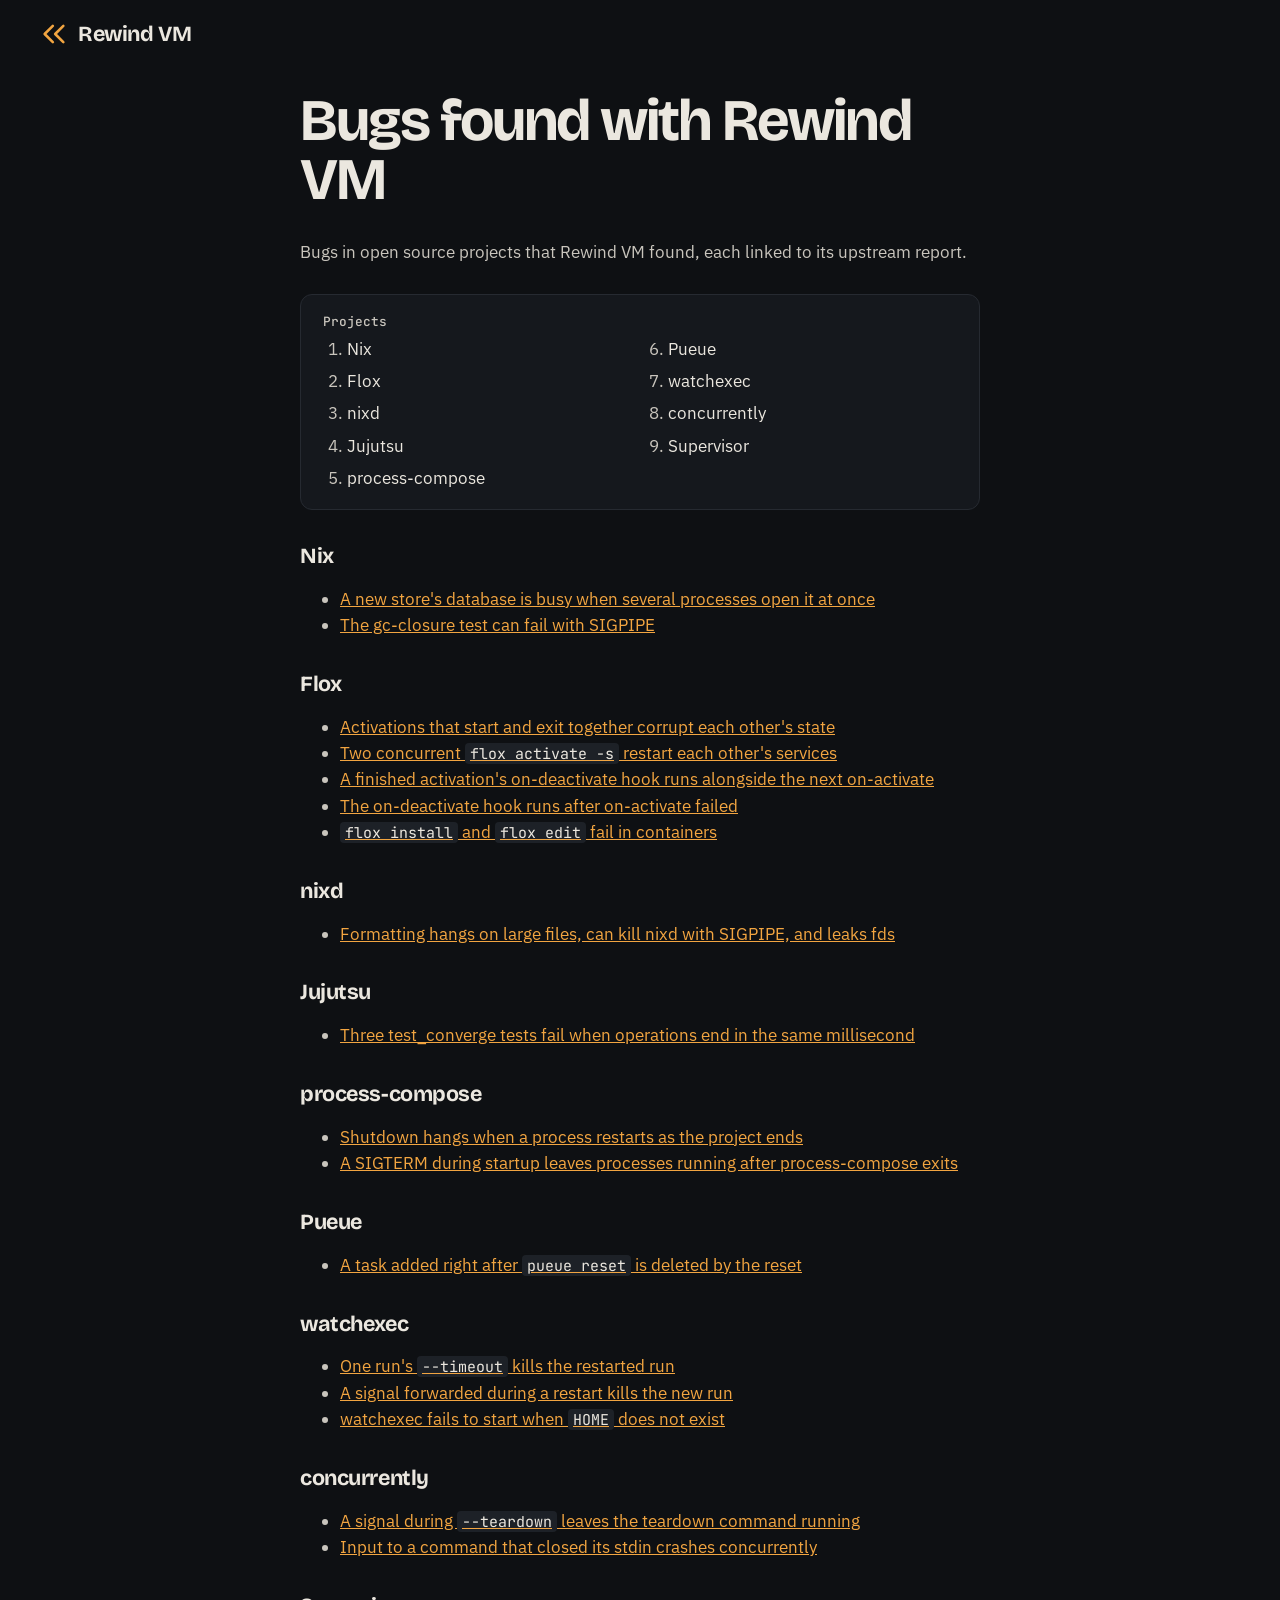
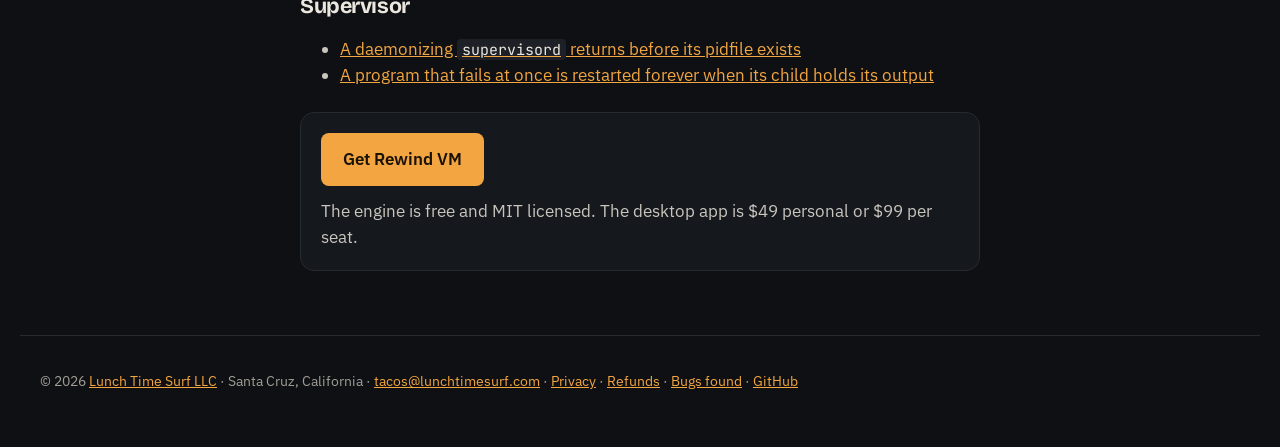
==== commit a14e86ea: "Close the bugs page with the buy box A reader who has just seen the bugs Rewind found is as close to" ====
--- a/site/bugs.html
+++ b/site/bugs.html
@@ -180,6 +180,11 @@
           >
         </li>
       </ul>
+
+      <div class="cta">
+        <a class="btn" href="./#pricing">Get Rewind VM</a>
+        <p>The engine is free and MIT licensed. The desktop app is $49 personal or $99 per seat.</p>
+      </div>
     </main>
     <footer class="wrap footer">
       <p>
--- a/site/style.css
+++ b/site/style.css
@@ -1655,8 +1655,9 @@
 }
 
 /* The box that closes a page: the button to the pricing section, with the
-   prices beside it. */
-.article .cta {
+   prices beside it. Tutorials, case studies and the bugs page end with it. */
+.article .cta,
+.prose .cta {
   display: flex;
   flex-wrap: wrap;
   align-items: center;
@@ -1667,7 +1668,8 @@
   border: 1px solid var(--line);
   border-radius: 14px;
 }
-.article .cta p {
+.article .cta p,
+.prose .cta p {
   color: var(--soft);
   margin: 0;
   max-width: none;
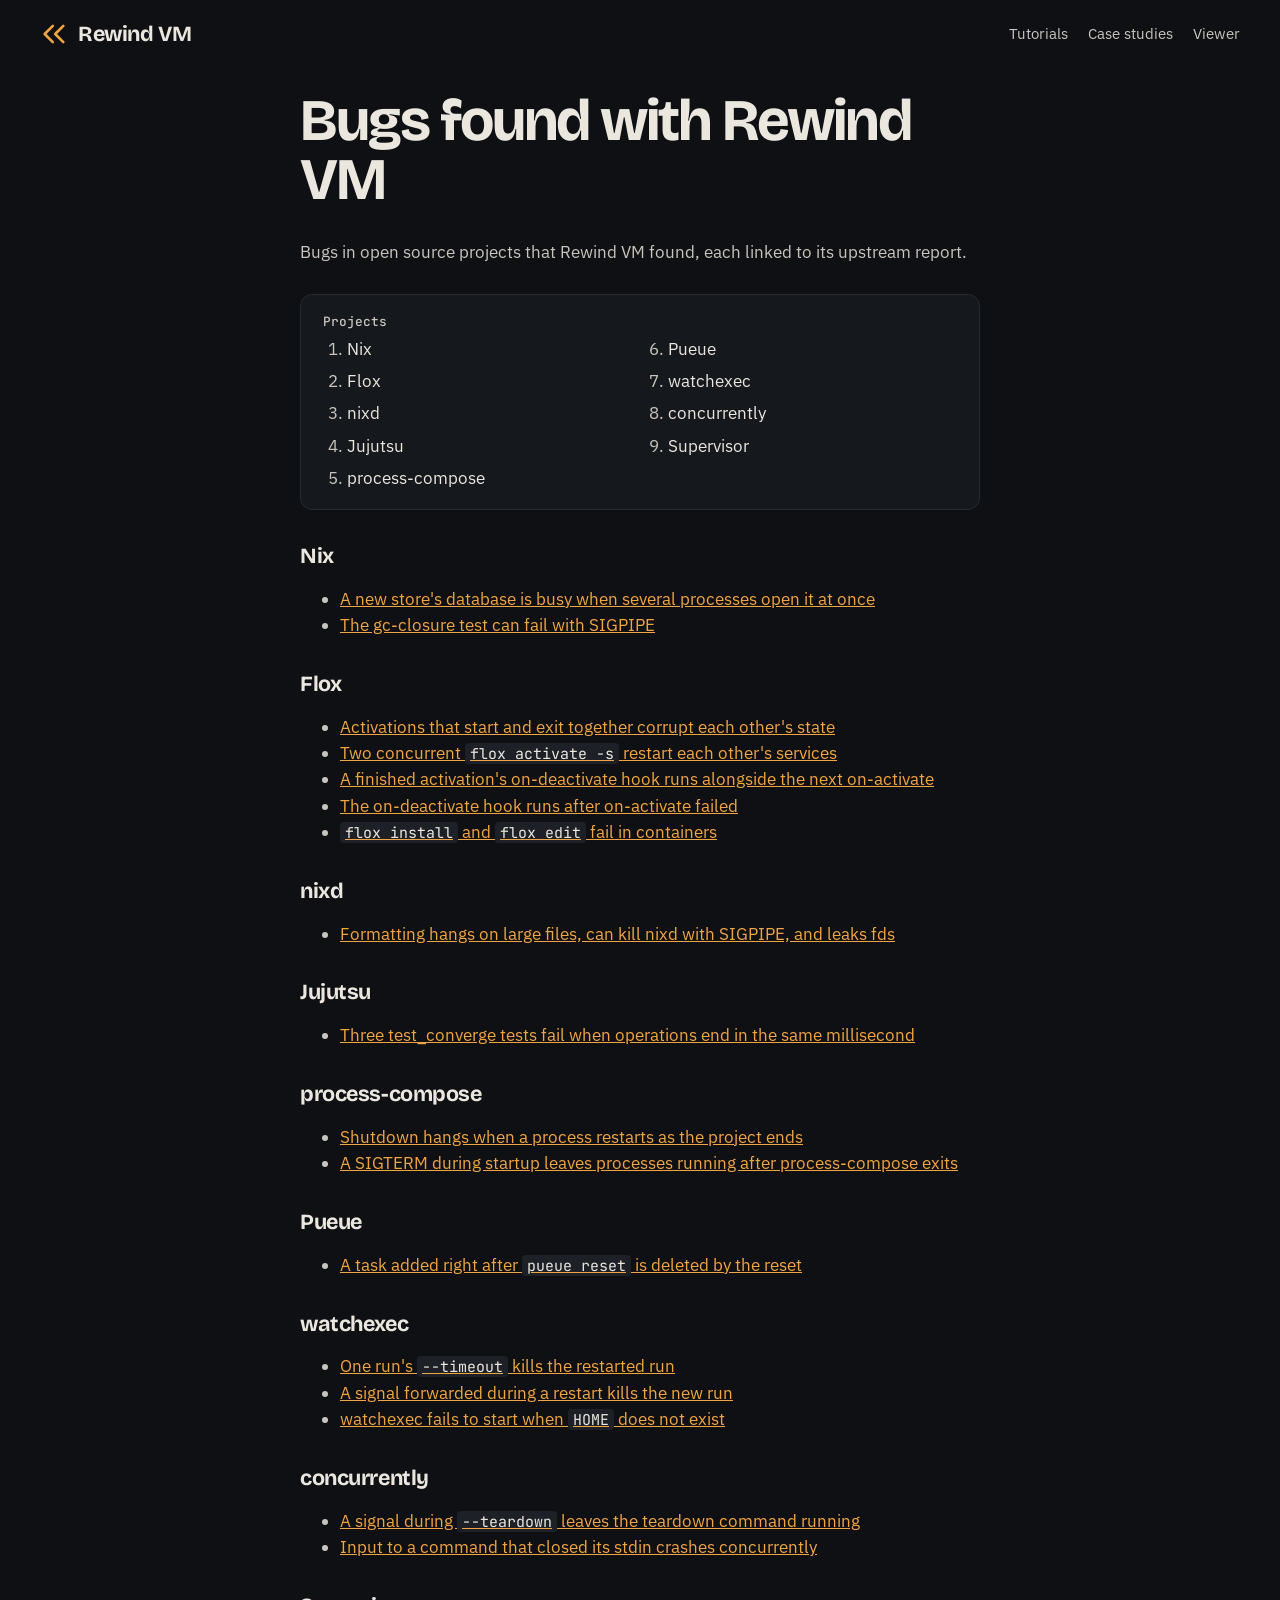
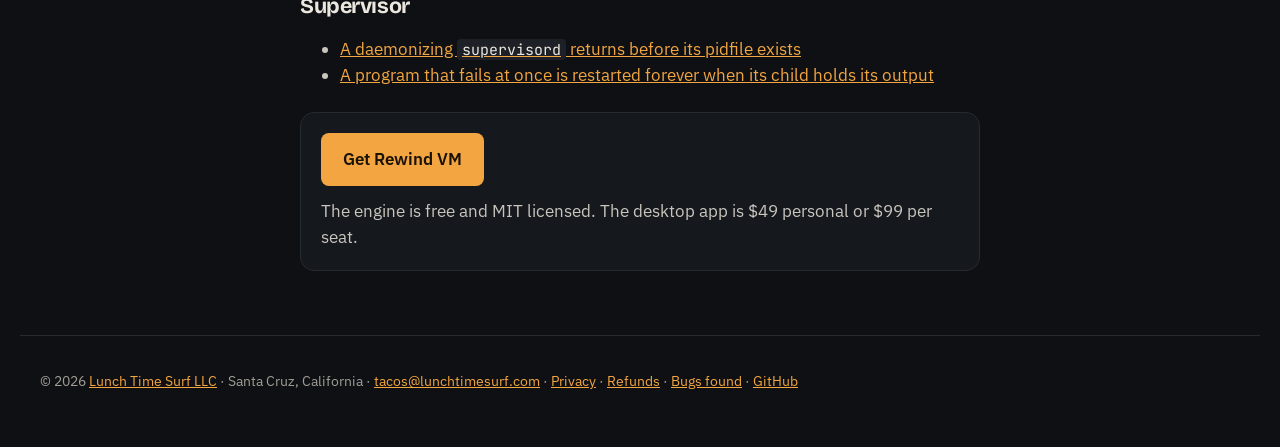
==== commit 254e2d5a: "Publish the browser build as the site's viewer viewer/ on the site is now the desktop app's own wind" ====
--- a/site/bugs.html
+++ b/site/bugs.html
@@ -30,6 +30,11 @@
         </svg>
         <span>Rewind VM</span>
       </a>
+      <nav class="page-links">
+        <a href="./#tutorials">Tutorials</a>
+        <a href="./#case-studies">Case studies</a>
+        <a href="viewer/">Viewer</a>
+      </nav>
     </header>
     <main class="wrap prose">
       <h1>Bugs found with Rewind VM</h1>
--- a/site/style.css
+++ b/site/style.css
@@ -288,6 +288,17 @@
   border-radius: 999px;
   padding: 4px 10px;
 }
+/* The hero's ghost button to the demo video, with an amber play mark. */
+.watch {
+  display: inline-flex;
+  align-items: center;
+  gap: 8px;
+}
+.watch svg {
+  width: 16px;
+  height: 16px;
+  fill: var(--amber);
+}
 .fine {
   color: var(--muted);
   font-size: 0.95rem;
@@ -322,6 +333,43 @@
   stroke-linecap: round;
   stroke-linejoin: round;
   animation: nudge 1.8s ease-in-out infinite;
+}
+/* Under the header's Viewer link, in the same hand as Try me: the note
+   hangs to the link's left, its arrow ending under the link. */
+.nav-viewer {
+  position: relative;
+  display: flex;
+}
+/* a.try-real, to outrank the header's rule for its links. */
+.nav-links a.try-real {
+  position: absolute;
+  top: 100%;
+  right: 50%;
+  display: flex;
+  align-items: flex-end;
+  gap: 2px;
+  color: var(--amber);
+  font: 600 1.3rem/1 var(--hand);
+  white-space: nowrap;
+}
+.try-real span {
+  padding-bottom: 2px;
+}
+.try-real svg {
+  width: 40px;
+  height: 34px;
+  flex-shrink: 0;
+  fill: none;
+  stroke: var(--amber);
+  stroke-width: 2.4;
+  stroke-linecap: round;
+  stroke-linejoin: round;
+}
+.nav-links a.try-real:hover {
+  color: var(--amber-hi);
+}
+.try-real:hover svg {
+  stroke: var(--amber-hi);
 }
 .try-me.gone {
   opacity: 0;
@@ -1071,6 +1119,16 @@
   color: var(--muted);
   font-size: 0.9rem;
   margin-top: 10px;
+}
+
+/* A YouTube video, framed like a screenshot. */
+.video iframe {
+  display: block;
+  width: 100%;
+  aspect-ratio: 16 / 9;
+  border: 1px solid var(--line);
+  border-radius: 12px;
+  box-shadow: 0 30px 80px rgba(0, 0, 0, 0.45);
 }
 
 /* The two-thread drawing in the points tutorial: scaled to the column, and
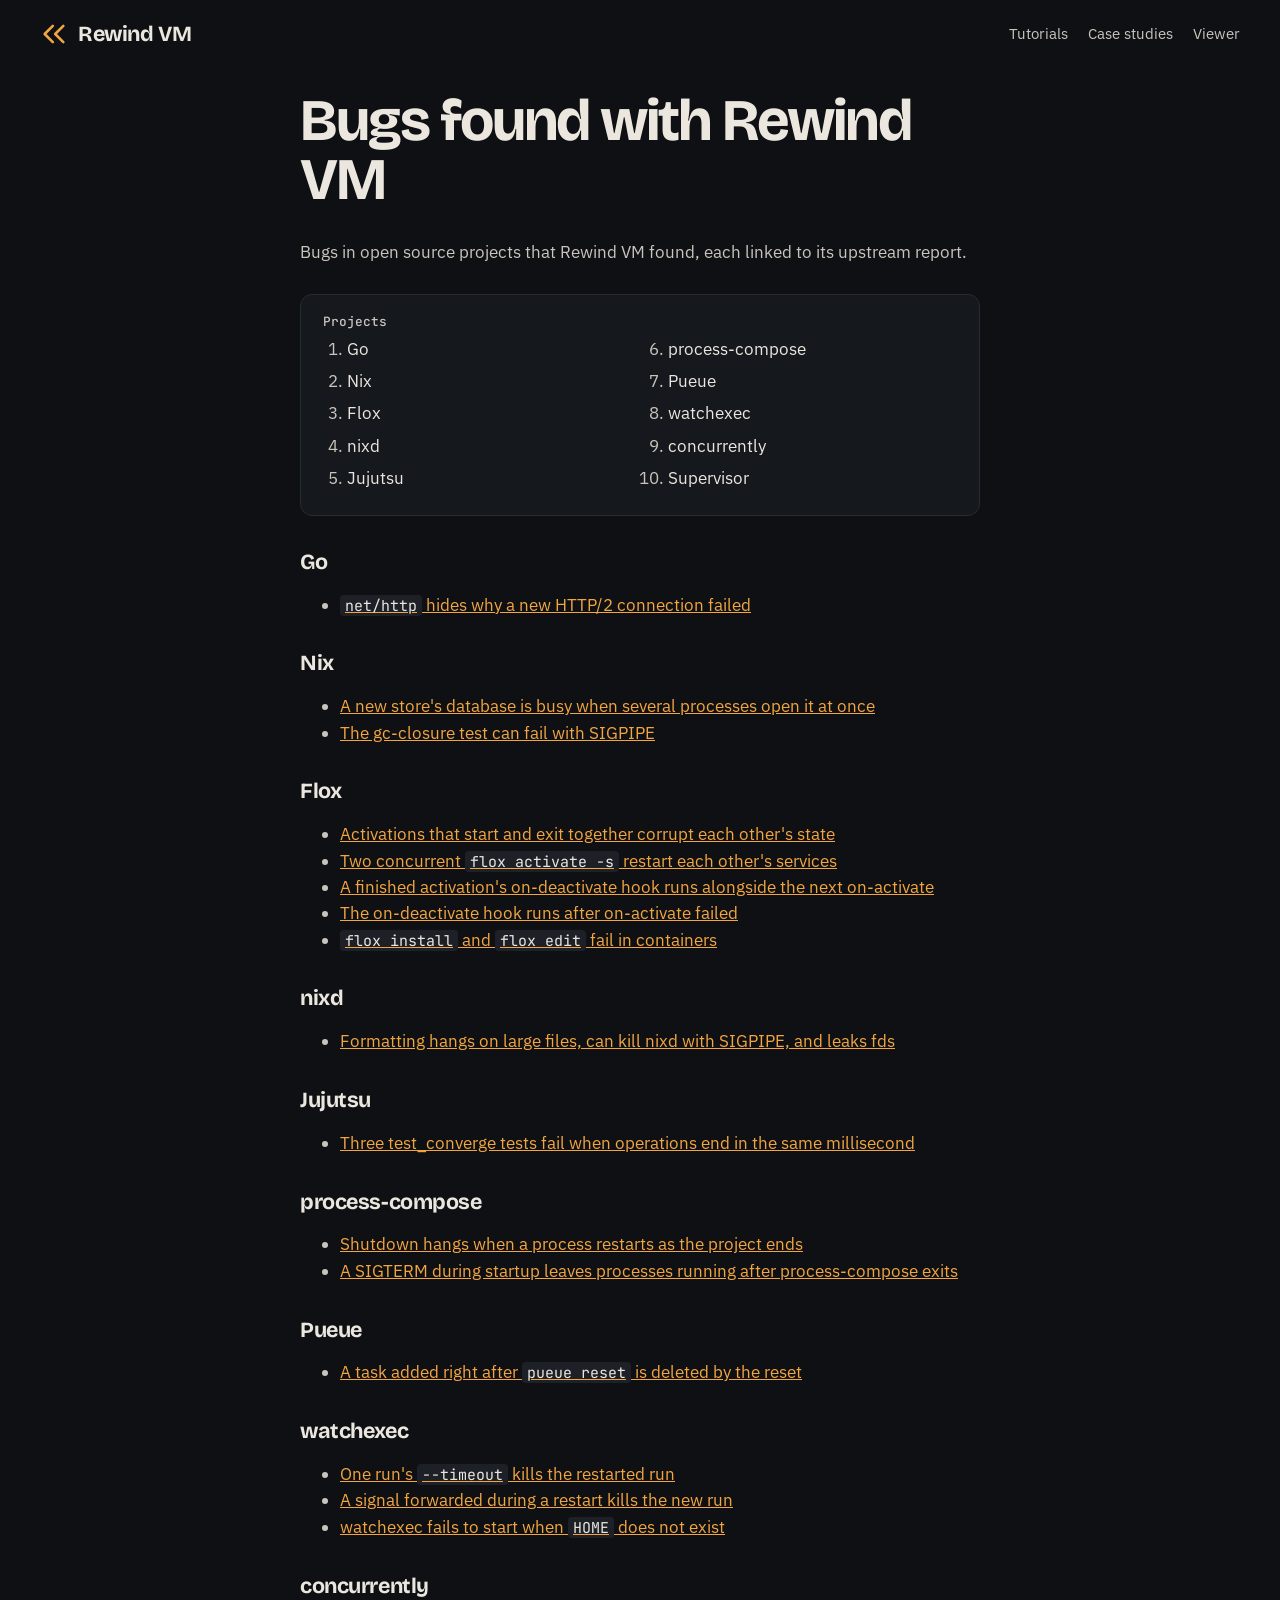
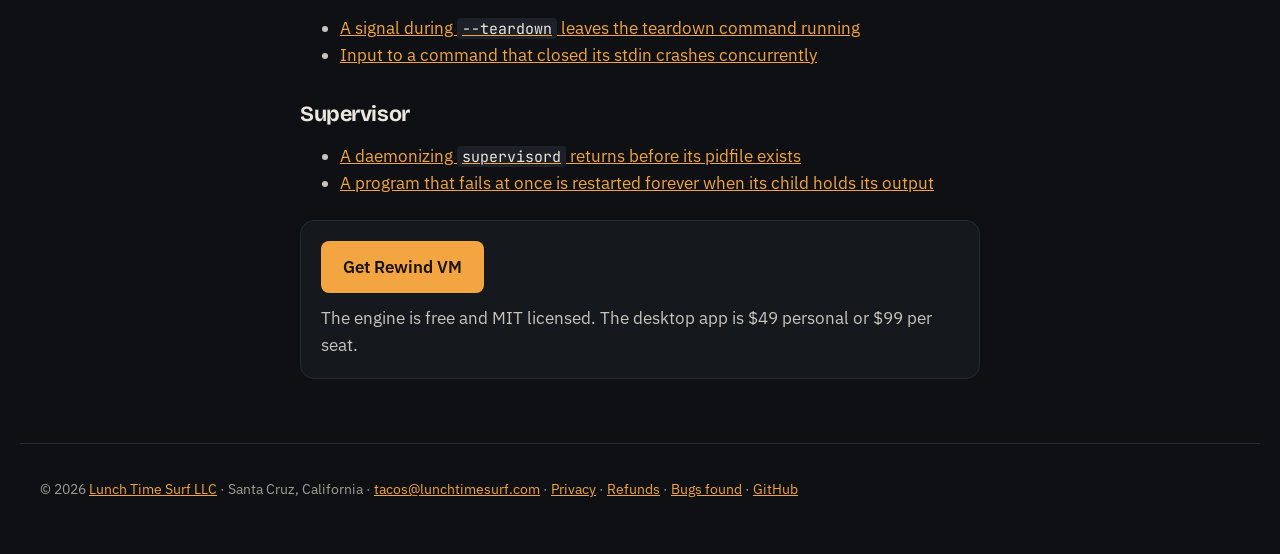
==== commit 542397f6: "List the Go HTTP/2 fix on the bugs page Rewind reproduced go.dev/issue/72981, a TODO'd t.Skip in the" ====
--- a/site/bugs.html
+++ b/site/bugs.html
@@ -43,6 +43,7 @@
       <nav class="toc" aria-label="Projects">
         <p class="toc-head">Projects</p>
         <ol>
+          <li><a href="#go">Go</a></li>
           <li><a href="#nix">Nix</a></li>
           <li><a href="#flox">Flox</a></li>
           <li><a href="#nixd">nixd</a></li>
@@ -54,6 +55,15 @@
           <li><a href="#supervisor">Supervisor</a></li>
         </ol>
       </nav>
+
+      <h2 id="go">Go</h2>
+      <ul>
+        <li>
+          <a href="https://go.dev/cl/852805"
+            ><code>net/http</code> hides why a new HTTP/2 connection failed</a
+          >
+        </li>
+      </ul>
 
       <h2 id="nix">Nix</h2>
       <ul>
--- a/site/style.css
+++ b/site/style.css
@@ -1131,23 +1131,28 @@
   box-shadow: 0 30px 80px rgba(0, 0, 0, 0.45);
 }
 
-/* The two-thread drawing in the points tutorial: scaled to the column, and
+/* The tutorials' drawings, the points tutorial's two threads and the repro
+   tutorial's blame chain and directory orders: scaled to the column, and
    scrolling sideways rather than shrinking under 560px. */
-.race {
+.race,
+.drawing {
   margin: 28px 0 0;
   overflow-x: auto;
 }
-.race svg {
+.race svg,
+.drawing svg {
   display: block;
   width: 100%;
   min-width: 560px;
   height: auto;
 }
-.race text {
+.race text,
+.drawing text {
   font-family: var(--mono);
   font-size: 13px;
 }
-.race figcaption {
+.race figcaption,
+.drawing figcaption {
   color: var(--muted);
   font-size: 0.9rem;
   margin-top: 10px;
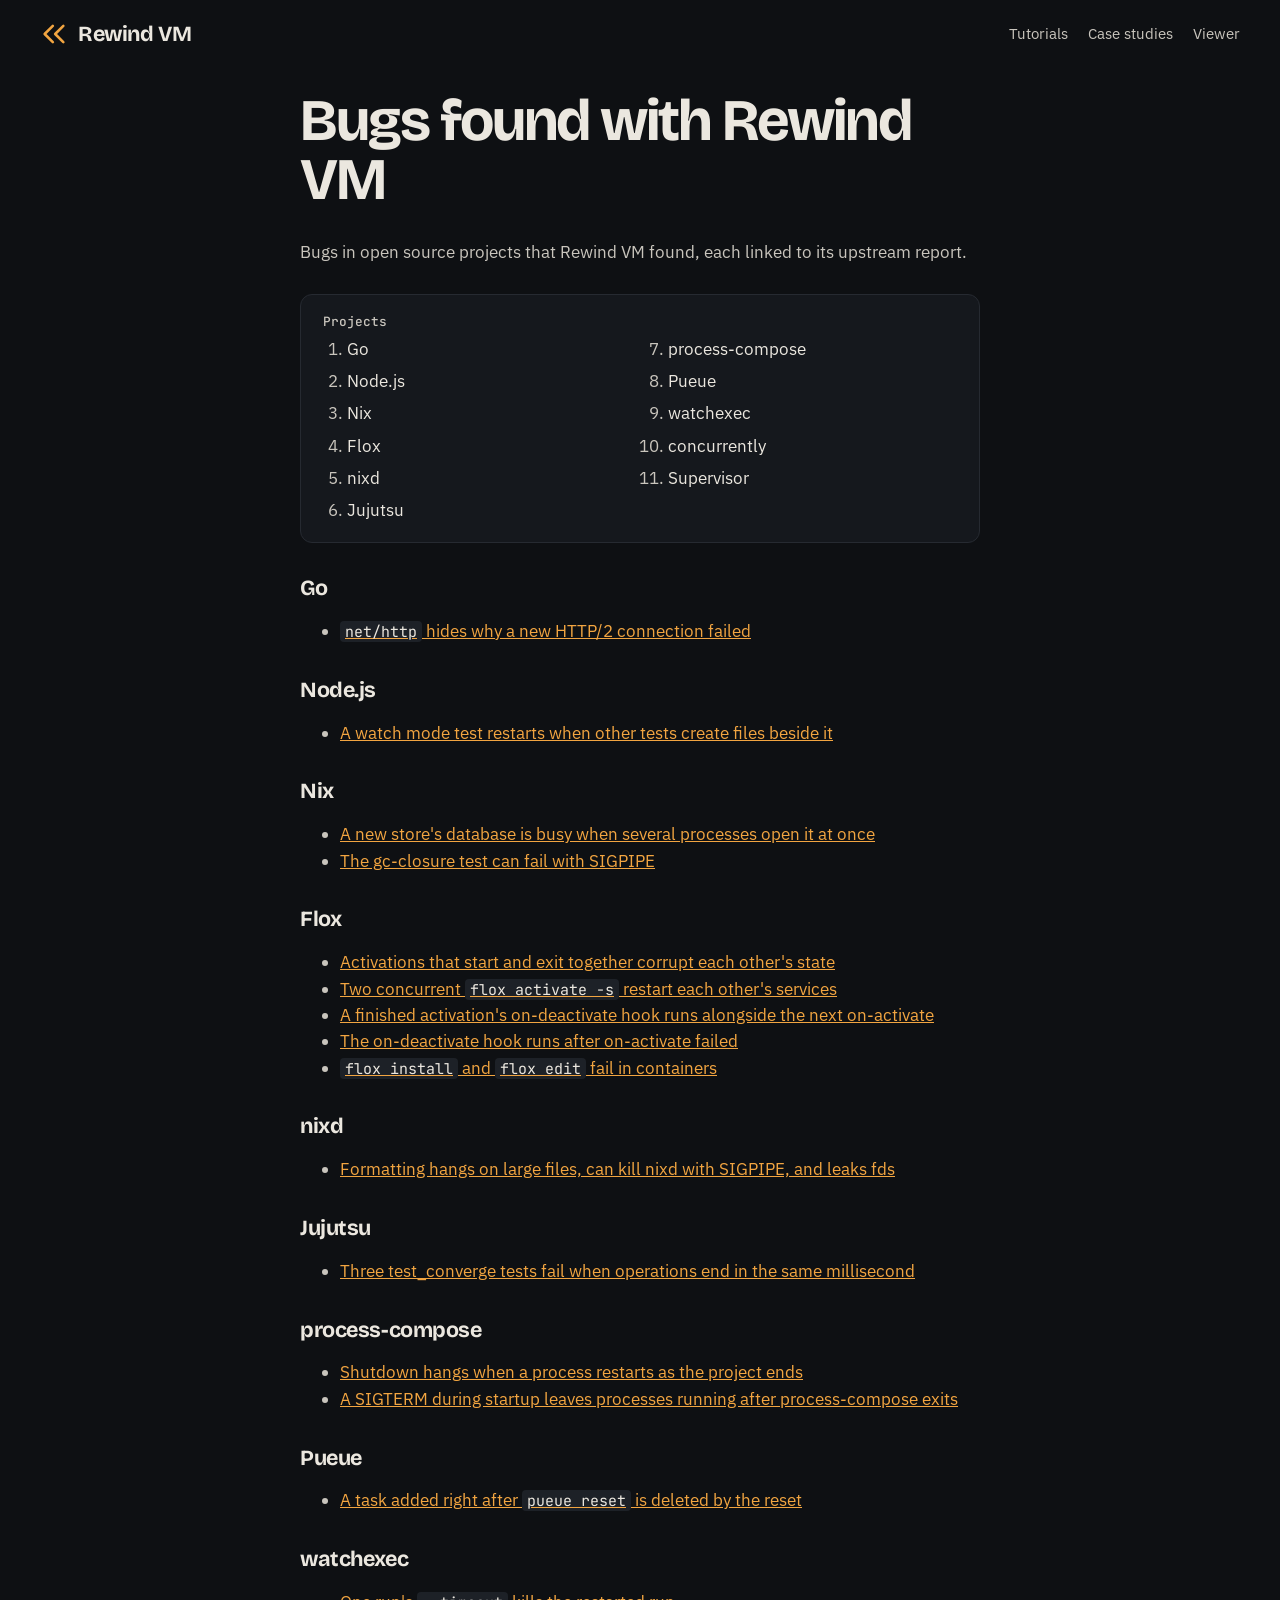
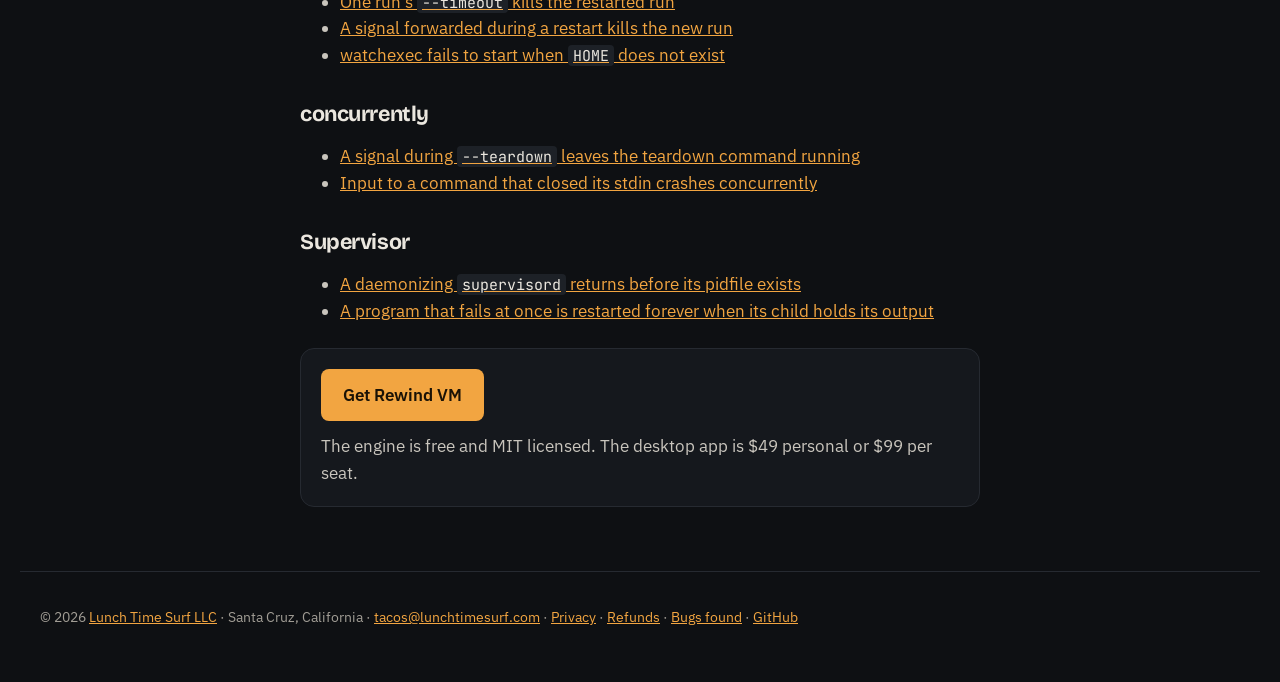
==== commit e91a6bd0: "List the Node watch mode fix on the bugs page Rewind found test-watch-mode's --env-file-if-exists su" ====
--- a/site/bugs.html
+++ b/site/bugs.html
@@ -44,6 +44,7 @@
         <p class="toc-head">Projects</p>
         <ol>
           <li><a href="#go">Go</a></li>
+          <li><a href="#node">Node.js</a></li>
           <li><a href="#nix">Nix</a></li>
           <li><a href="#flox">Flox</a></li>
           <li><a href="#nixd">nixd</a></li>
@@ -61,6 +62,15 @@
         <li>
           <a href="https://go.dev/cl/852805"
             ><code>net/http</code> hides why a new HTTP/2 connection failed</a
+          >
+        </li>
+      </ul>
+
+      <h2 id="node">Node.js</h2>
+      <ul>
+        <li>
+          <a href="https://github.com/nodejs/node/pull/67041"
+            >A watch mode test restarts when other tests create files beside it</a
           >
         </li>
       </ul>
--- a/site/style.css
+++ b/site/style.css
@@ -1763,6 +1763,30 @@
   color: #8a6a3a;
   user-select: none;
 }
+/* The colors rewind printed a transcript in, from tools/md2html.py: green
+   where things are the same, red where they differ, the left run amber and
+   the right blue, and rewind's own prefix dim. */
+.console .ansi-green {
+  color: #9be3a6;
+}
+.console .ansi-red {
+  color: var(--red);
+}
+.console .ansi-yellow {
+  color: var(--amber-hi);
+}
+.console .ansi-blue {
+  color: var(--blue);
+}
+.console .ansi-dim {
+  color: #80858f;
+}
+.console .ansi-bold {
+  font-weight: 600;
+}
+.console .ansi-underline {
+  text-decoration: underline;
+}
 /* Diff lines fill the block's width so their tint reads as a band. */
 .diff .add,
 .diff .del,
